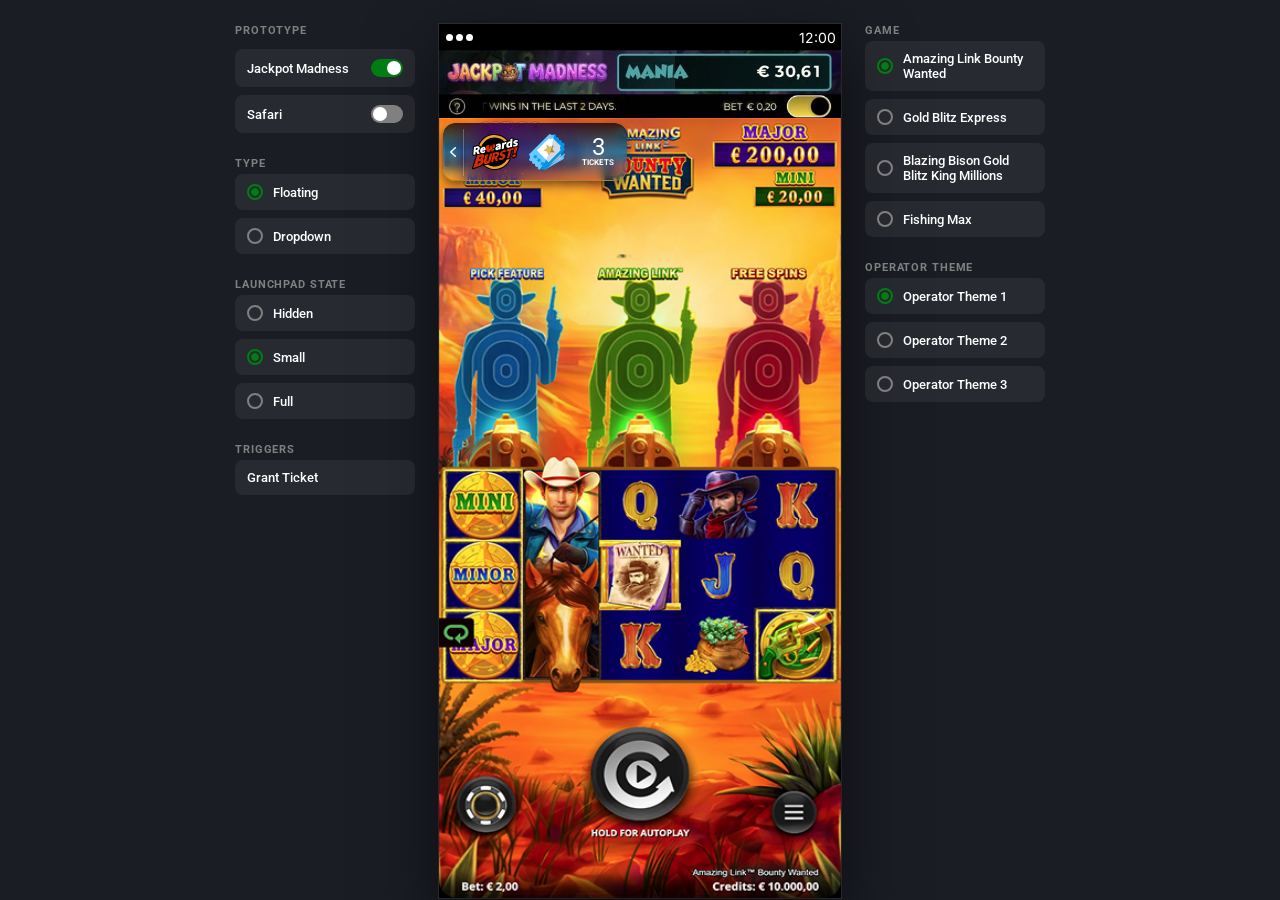
==== index.html @ 4443240e "Launchpad v3 prototype: in-game lobby test page Plain HTML/CSS/JS prototype of the Launchpad in-game" ====
<!doctype html>
<html lang="en">
<head>
  <meta charset="utf-8">
  <meta name="viewport" content="width=device-width, initial-scale=1">
  <!-- iPhone has no Fullscreen API for pages; launched from the Home Screen it opens without browser bars -->
  <meta name="apple-mobile-web-app-capable" content="yes">
  <meta name="mobile-web-app-capable" content="yes">
  <meta name="apple-mobile-web-app-status-bar-style" content="black">
  <meta name="apple-mobile-web-app-title" content="Launchpad">
  <title>Launchpad v3 – Prototype</title>
  <link rel="preconnect" href="https://fonts.googleapis.com">
  <link rel="preconnect" href="https://fonts.gstatic.com" crossorigin>
  <link rel="stylesheet" href="https://fonts.googleapis.com/css2?family=Inter:wght@400&family=Roboto:wght@300;400;500;700;900&display=swap">
  <link rel="stylesheet" href="css/tokens.css">
  <link rel="stylesheet" href="css/lobby.css">
</head>
<body>
  <!-- Mobile only: floating menu button that opens the prototype controls drawer -->
  <button class="proto-menu-btn" type="button" id="proto-menu-btn" aria-label="Prototype controls" aria-expanded="false" aria-controls="proto-menu">
    <span></span><span></span><span></span>
  </button>

  <div class="stage">
  <!-- Figma: "full - promo - raffle" (5908:195948), 402×874 -->
  <main class="screen" data-node-id="5908:195948">

    <!-- Safari / iOS chrome (toggled together by the "Safari" switch) -->
    <div class="safari-bar status-bar" aria-hidden="true" data-node-id="5908:195950">
      <div class="status-bar__inner">
        <span class="status-bar__time">9:41</span>
        <span class="status-bar__island"></span>
        <img class="status-bar__icons" src="assets/safari/status-icons.svg" width="77.9893" height="13" alt="">
      </div>
    </div>

    <div class="safari-bar url-bar" aria-hidden="true" data-node-id="5908:195951">
      <div class="url-bar__field glass-pill" data-node-id="5908:195952">
        <img class="url-bar__menu" src="assets/safari/menu.svg" width="16.3008" height="11.8008" alt="">
        <span class="url-bar__url">launchpad.com</span>
        <img class="url-bar__reload" src="assets/safari/reload.svg" width="14.9568" height="18.1824" alt="">
      </div>
    </div>

    <div class="titan-bar" data-node-id="5908:195954">
      <div class="titan-bar__dots" aria-hidden="true"><span></span><span></span><span></span></div>
      <span class="titan-bar__clock" id="clock">12:00</span>
    </div>

    <div class="jackpot" data-node-id="5908:195960">
      <img src="assets/jackpot-madness.png" alt="Jackpot Madness – Mania € 30,61">
    </div>

    <section class="game-area" data-node-id="5908:195962">
      <img class="game-area__game" id="game-texture" src="assets/games/amazing-link-bounty-wanted.png" alt="" data-node-id="5908:195964">

      <!-- Launchpad: one element that morphs between states (data-lp-state on .screen).
           Stage1 = 5908:195965 (28px strip), Stage3 = 5908:195986 (full promo overlay). -->
      <div class="overlay" data-node-id="5908:195986">
        <div class="overlay__bg overlay__bg--s3" aria-hidden="true"></div>
        <div class="overlay__bg overlay__bg--s1" aria-hidden="true"></div>
        <div class="overlay__bg overlay__bg--s2" aria-hidden="true"></div>
        <div class="overlay__bg overlay__bg--s0" aria-hidden="true"></div>

        <!-- Dropdown Hidden (State 0, Figma Launchpad_Hidden 5908:195965): 38×28 tab, tap → State 1 -->
        <button class="overlay__s0" type="button" aria-label="Show launchpad" data-node-id="5908:195965">
          <img src="assets/icons/chevron-down-22.svg" width="22" height="22" alt="">
        </button>

        <!-- State 2 (Figma Launchpad_Stage2 5908:195968, 394×62): raffle tickets banner. Pops in for the
             "Grant Ticket" trigger (js/lobby.js grantTicket); tap → State 3 on the Raffles card. -->
        <button class="overlay__s2" type="button" aria-label="Open Super Raffles" data-node-id="5908:195968">
          <span class="s2-bg" aria-hidden="true"><img src="assets/promo-banner-bg-2.jpg" alt=""></span>
          <span class="s2-win" aria-hidden="true" data-node-id="7188:52450"></span>
          <span class="s2-row" aria-hidden="true">
            <span class="s2-logo" data-node-id="7188:52398"><img src="assets/floating/logo-rewards-burst.svg" alt=""></span>
            <span class="s2-info" data-node-id="7188:52452"><strong class="s2-count"></strong><span>TICKETS</span></span>
            <span class="s2-icon theme-ico" data-icon="raffles" data-node-id="5908:195984"></span>
          </span>
          <span class="s2-fx" aria-hidden="true"></span>
        </button>

        <!-- State 1: collapsed strip (Figma Launchpad_Stage1 7188:52200) — tap to open State 3 on the shown
             promo's card; the ✕ at the left hides it (State 0, separate button laid over the strip).
             One message per promo card (campaign name + its key stat + icon), cycling every 4s like the
             Floating Small summaries (js/lobby.js); numbers are copied from the card's stats cell (data-stat). -->
        <button class="overlay__s1" type="button" aria-label="Open Rewards Burst" data-promo="rb" data-node-id="7188:52200">
          <span class="s1-bg" aria-hidden="true">
            <img data-promo="rb" src="assets/promo-banner-bg-2.jpg" alt="">
            <img data-promo="zgt" src="assets/promo-banner-bg-1.jpg" alt="">
          </span>
          <span class="s1-msg is-shown" data-card="promo-raffles" data-stat="MY TICKETS" data-promo="rb" data-name="Rewards Burst Super Raffles">
            <span class="s1-msg__name">Rewards Burst</span><span class="s1-msg__stat"><strong></strong> Tickets</span>
            <span class="overlay__s1-icon theme-ico" data-icon="raffles" aria-hidden="true"></span>
          </span>
          <span class="s1-msg" data-card="promo-tournament" data-stat="MY POSITION" data-promo="rb" data-name="Rewards Burst Tournament">
            <span class="s1-msg__name">Rewards Burst</span><span class="s1-msg__stat">Position <strong></strong></span>
            <span class="overlay__s1-icon theme-ico" data-icon="medal" aria-hidden="true"></span>
          </span>
          <span class="s1-msg" data-card="promo-prizedrops" data-stat="PRIZES LEFT" data-promo="rb" data-name="Rewards Burst Prize Drops">
            <span class="s1-msg__name">Rewards Burst</span><span class="s1-msg__stat"><strong></strong> Prizes</span>
            <span class="overlay__s1-icon theme-ico" data-icon="box" aria-hidden="true"></span>
          </span>
          <span class="s1-msg" data-card="promo-raffles-ended" data-stat="MY TICKETS" data-promo="zgt" data-name="Zero Gravity Thrillzz Super Raffles (ended)">
            <span class="s1-msg__name">Zero Gravity Thrillzz</span><span class="s1-msg__stat"><strong></strong> Tickets</span>
            <span class="overlay__s1-icon theme-ico theme-ico--ended" data-icon="raffles" aria-hidden="true"></span>
          </span>
          <!-- Hint, last in the rotation: no campaign, so the promo background fades out while it shows -->
          <span class="s1-msg s1-msg--hint" data-name="launchpad"><span>Tap or swipe down to open</span></span>
        </button>
        <button class="overlay__s1-hide" type="button" aria-label="Hide launchpad" data-node-id="7188:52202">
          <img src="assets/icons/close-20.svg" width="20" height="20" alt="">
        </button>

        <!-- Floating type, Small + Hidden (Figma "launchpad Floating" 7188:52128 / 7181:19564).
             Chevron toggles Small ↔ Hidden; the rest of Small opens Full (State 3). -->
        <div class="overlay__fl" data-promo="rb" data-node-id="7188:52129">
          <!-- Promo background, faded in from the left (Figma "Mask group" 7188:5139); one per promo -->
          <span class="fl-bg" aria-hidden="true">
            <img data-promo="rb" src="assets/promo-banner-bg-2.jpg" alt="">
            <img data-promo="zgt" src="assets/promo-banner-bg-1.jpg" alt="">
          </span>
          <!-- Win glow, faded in by the "Grant Ticket" trigger (Figma winBG 7188:52199) -->
          <span class="fl-win" aria-hidden="true" data-node-id="7188:52199"></span>
          <button class="fl-toggle" type="button" aria-label="Hide launchpad" aria-expanded="true" data-node-id="7181:19530">
            <img class="fl-toggle__chevron" src="assets/floating/chevron.svg" width="20" height="20" alt="">
            <img class="fl-toggle__divider" src="assets/floating/divider.svg" width="5" height="51" alt="">
          </button>
          <!-- One summary per promo card, cycling every 4s (js/lobby.js floatSummaries). The number is
               copied from the card's stats cell named in data-stat; tapping opens Full on data-card. -->
          <button class="fl-open" type="button" aria-label="Open Super Raffles" data-node-id="7188:52137">
            <span class="fl-open__logo" aria-hidden="true">
              <img class="fl-open__logo-rb" data-promo="rb" src="assets/floating/logo-rewards-burst.svg" alt="">
              <img class="fl-open__logo-zgt" data-promo="zgt" src="assets/floating/logo_ZGT.svg" alt="">
            </span>
            <span class="fl-open__slides" aria-hidden="true">
              <span class="fl-slide is-shown" data-card="promo-raffles" data-stat="MY TICKETS" data-promo="rb" data-name="Super Raffles">
                <span class="fl-open__icon theme-ico" data-icon="raffles"></span>
                <span class="fl-open__info"><strong></strong><span>TICKETS</span></span>
              </span>
              <span class="fl-slide" data-card="promo-tournament" data-stat="MY POSITION" data-promo="rb" data-name="Tournament">
                <span class="fl-open__icon theme-ico" data-icon="medal"></span>
                <span class="fl-open__info"><strong></strong><span>POSITION</span></span>
              </span>
              <span class="fl-slide" data-card="promo-prizedrops" data-stat="PRIZES LEFT" data-promo="rb" data-name="Prize Drops">
                <span class="fl-open__icon theme-ico" data-icon="box"></span>
                <span class="fl-open__info"><strong></strong><span>PRIZES</span></span>
              </span>
              <span class="fl-slide" data-card="promo-raffles-ended" data-stat="MY TICKETS" data-promo="zgt" data-name="Zero Gravity Thrillzz Super Raffles (ended)">
                <span class="fl-open__icon theme-ico theme-ico--ended" data-icon="raffles"></span>
                <span class="fl-open__info"><strong></strong><span>TICKETS</span></span>
              </span>
            </span>
          </button>
          <!-- Particles for the "Grant Ticket" trigger (added and removed by js/lobby.js) -->
          <span class="fl-fx" aria-hidden="true"></span>
        </div>

        <!-- State 3: full promo content, sized to the game area so it doesn't reflow while the overlay resizes -->
        <div class="overlay__s3">
        <div class="overlay__content" data-node-id="5908:195990">
          <!-- Figma "List": cards side by side, one per tab in the tab bar below (same order).
               Tapping a tab scrolls the list to its card. Only card 3 (Raffles) has content so far. -->
          <div class="promo-list" id="promo-list" data-node-id="5908:195995">
          <!-- Figma "Jackpot Card" (5935:309180): vertical list of jackpot sections, each with
               tickers and a horizontal "Curated Games" row. Rendered by js/lobby.js (jackpots). -->
          <article class="promo-card promo-card--jackpots" id="promo-jackpots" aria-label="Jackpots" data-title="Jackpots" data-node-id="5935:309180">
            <div class="jackpots" id="jackpots-list" data-node-id="5388:75156"></div>
          </article>
          <article class="promo-card" id="promo-raffles" aria-label="Super Raffles" data-title="Rewards Burst - Super Raffles" data-node-id="5908:195996">
            <!-- Card body: lays out like the card; scrolls as a whole when the card is short (data-flow-below, js/lobby.js) -->
            <div class="promo-card__body" data-flow-below="560">
              <div class="promo-main" id="section-main" data-node-id="5908:195999">
                <div class="promo-banner" data-node-id="5908:196000">
                  <div class="promo-banner__bg" aria-hidden="true">
                    <img src="assets/promo-banner-bg-2.jpg" alt="">
                  </div>
                  <!-- Countdown + stats across the top of the banner (Figma 7171:6540) -->
                  <div class="promo-stats" data-node-id="7171:6541">
                    <div class="promo-stats__cell promo-stats__cell--time">
                      <div class="countdown" data-node-id="7171:6543">
                        <div class="countdown__digits" aria-live="off">
                          <span data-unit="d">00</span><i class="countdown__sep" aria-hidden="true"><img src="assets/countdown-dot.svg" width="5" height="5" alt=""><img src="assets/countdown-dot.svg" width="5" height="5" alt=""></i>
                          <span data-unit="h">01</span><i class="countdown__sep" aria-hidden="true"><img src="assets/countdown-dot.svg" width="5" height="5" alt=""><img src="assets/countdown-dot.svg" width="5" height="5" alt=""></i>
                          <span data-unit="m">25</span><i class="countdown__sep" aria-hidden="true"><img src="assets/countdown-dot.svg" width="5" height="5" alt=""><img src="assets/countdown-dot.svg" width="5" height="5" alt=""></i>
                          <span data-unit="s">36</span>
                        </div>
                        <p class="countdown__ends">Ends: 01.12.30 23:59</p>
                      </div>
                    </div>
                    <div class="promo-stats__cell" data-node-id="7171:6562"><span>MY TICKETS</span><strong>3</strong></div>
                  </div>
                  <div class="promo-banner__fg">
                    <img class="promo-banner__logo" src="assets/promo-logo-rewards-burst.png" alt="Rewards Burst!">
                  </div>
                </div>

                <div class="promo-info" data-node-id="7171:6581">
                  <div class="main-attraction" data-node-id="7171:6566">
                    <span>Top Prize</span>
                    <strong>€10,000.00</strong>
                  </div>
                  <button class="btn btn--attention" type="button" data-node-id="5908:196010">Swap Tickets for Prizes</button>
                  <div class="btn btn--info" data-node-id="5908:196011">Active &amp; Joined</div>
                </div>
              </div>

              <!-- PromoInfoHandle + section ×4. One panel (Main or a section) is open at a time — see js/lobby.js -->
              <button class="info-handle info-handle--swap" type="button" aria-expanded="false" aria-controls="section-swap" data-node-id="5908:196016">
                <img src="assets/icons/chevron-up.svg" width="26" height="26" alt=""><span>SWAP TICKETS</span><img src="assets/icons/chevron-up.svg" width="26" height="26" alt="">
              </button>
              <section class="promo-section promo-section--swap" id="section-swap" data-node-id="5908:196017">
                <div class="swap" data-node-id="5908:196019">
                  <div class="swap__count" data-node-id="5908:196021"><span>No. of Tickets:</span><strong>3</strong></div>
                  <div class="swap__scroll" data-node-id="5908:196025">
                    <!-- Ticket offers + history are rendered by js/lobby.js (swapTickets) -->
                    <div class="swap__list" id="swap-list" data-scroll data-node-id="5908:196026"></div>
                    <div class="scrollbar" aria-hidden="true" data-node-id="5908:196043"><span class="scrollbar__handle"></span></div>
                  </div>
                </div>
              </section>

              <button class="info-handle info-handle--prizes" type="button" aria-expanded="false" aria-controls="section-prizes" data-node-id="5908:196045">
                <img src="assets/icons/chevron-up.svg" width="26" height="26" alt=""><span>PRIZES</span><img src="assets/icons/chevron-up.svg" width="26" height="26" alt="">
              </button>
              <section class="promo-section promo-section--prizes" id="section-prizes" data-node-id="5908:196046">
                <div class="prizes">
                  <div class="prizes__labels" data-node-id="5908:196047"><span>Prize</span><span>Prizes Available</span></div>
                  <div class="prize-row"><span>€ 10,000</span><span>1 / 1</span></div>
                  <div class="prize-row"><span>1000X</span><span>10 / 25</span></div>
                  <div class="prize-row is-unavailable"><span>500X</span><span>0 / 50</span></div>
                  <div class="prize-row"><span>100X</span><span>56 / 250</span></div>
                  <div class="prize-row"><span>20X</span><span>349 / 500</span></div>
                  <div class="prize-row"><span>10X</span><span>3,057 / 10,000</span></div>
                  <div class="prize-row"><span>5X</span><span>10,998 / 50,000</span></div>
                </div>
              </section>

              <button class="info-handle info-handle--games" type="button" aria-expanded="false" aria-controls="section-games" data-node-id="5908:196057">
                <img src="assets/icons/chevron-up.svg" width="26" height="26" alt=""><span>GAMES</span><img src="assets/icons/chevron-up.svg" width="26" height="26" alt="">
              </button>
              <section class="promo-section promo-section--games" id="section-games" data-node-id="5908:196058">
                <!-- Game tiles are rendered by js/lobby.js (gamesGrid) -->
                <div class="games-grid" data-node-id="5908:196059"></div>
              </section>

              <button class="info-handle info-handle--rules" type="button" aria-expanded="false" aria-controls="section-rules" data-node-id="5908:196060">
                <img src="assets/icons/chevron-up.svg" width="26" height="26" alt=""><span>RULES</span><img src="assets/icons/chevron-up.svg" width="26" height="26" alt="">
              </button>
              <section class="promo-section promo-section--rules" id="section-rules" data-node-id="5908:196061">
                <div class="rules" data-node-id="5908:196062">
                  <div class="rules__list" data-scroll data-node-id="5908:196065">
                    <h3 class="rules__heading">Ut in purus et odio ullamcorper</h3>
                    <div class="rules__row">
                      <span class="ico ico--coins rules__icon"><img src="assets/icons/coins.svg" alt=""></span>
                      <p class="rules__box">Consectetur adipiscing elit. Sed rutrum, sapien vitae vulputate dignissim, nibh urna posuere risus</p>
                    </div>
                    <p class="rules__box rules__box--wide">Consectetur adipiscing elit. Sed rutrum, sapien vitae vulputate dignissim, nibh urna posuere risus</p>
                    <h3 class="rules__heading">Ut in purus et odio ullamcorper</h3>
                    <div class="rules__body">
                      <p>Vulputate vel non augue. In tincidunt nunc neque, a egestas dolor cursus vitae. Vulputate vel non augue. In tincidunt nunc neque, a egestas dolor cursus vitae.Vestibulum eget nunc pulvinar Fermentum enim vel, interdum ipsum. In mauris nisl, suscipit quis suscipit et, faucibus et velit. Suspendisse elit arcu, porttitor id dolor sit amet, accumsan gravida purus. Praesent ornare tincidunt neque, quis tincidunt enim volutpat sed. Sed non nibh venenatis, vehicula ante ac, tristique lorem.</p>
                      <p>&nbsp;</p>
                      <ol start="5">
                        <li>Fusce at ullamcorper nibh.<br>Pellentesque volutpat vel ipsum ut fermentum. Ut tempus maximus sollicitudin. Donec tincidunt, lacus vitae fringilla pellentesque, lorem leo viverra nunc, vitae scelerisque quam sem eget metus. Curabitur ut risus fermentum, pretium nisl rhoncus, iaculis elit. Proin feugiat dui turpis, at tristique quam feugiat id. Phasellus blandit, quam eu elementum pharetra, ante ipsum hendrerit justo, facilisis laoreet tortor libero quis orci.</li>
                      </ol>
                      <p>Vivamus eu mollis purus, sit amet luctus diam. Integer sed consequat velit. Aenean id enim eget lacus feugiat sodales. Aenean lacinia dapibus dui in euismod. Ut tincidunt ex eget lacus finibus ultrices. Nullam in mi vel sapien pulvinar faucibus accumsan sed dolor. Etiam eu est est. Morbi justo turpis, faucibus id mollis vel, hendrerit at neque. Quisque semper aliquet elit, ac ullamcorper justo faucibus eget. Aenean luctus massa vel urna ultrices, ac tristique mi fermentum. Nullam semper quam nisi, sed gravida tortor porttitor vel. Ut porta, diam vitae tempus blandit, quam tortor rutrum orci, sed tincidunt leo leo et purus. Maecenas ac efficitur risus, ac tempus ipsum. Proin sit amet nisi vitae enim euismod laoreet.</p>
                    </div>
                  </div>
                  <div class="scrollbar" aria-hidden="true" data-node-id="5908:196076"><span class="scrollbar__handle"></span></div>
                </div>
              </section>
            </div>
          </article>
          <!-- Tournament card (replaces Search) — blank until assets arrive -->
          <!-- Figma "Promo Card - Tournaments" (5928:306117). Same accordion rules as Raffles.
               Games and Rules are copied from the Raffles card (data-clone-from); Prizes and
               Leaderboard are its own. -->
          <article class="promo-card" id="promo-tournament" aria-label="Tournament" data-title="Rewards Burst - Tournament" data-node-id="5928:306117">
            <!-- Card body: lays out like the card; scrolls as a whole when the card is short (data-flow-below, js/lobby.js) -->
            <div class="promo-card__body" data-flow-below="560">
              <div class="promo-main" data-node-id="5928:306120">
                <div class="promo-banner" data-node-id="5928:306704">
                  <div class="promo-banner__bg" aria-hidden="true">
                    <img src="assets/promo-banner-bg-2.jpg" alt="">
                  </div>
                  <!-- Countdown + stats across the top of the banner (Figma 7171:6540) -->
                  <div class="promo-stats">
                    <div class="promo-stats__cell promo-stats__cell--time">
                      <div class="countdown">
                        <div class="countdown__digits" aria-live="off">
                          <span data-unit="d">00</span><i class="countdown__sep" aria-hidden="true"><img src="assets/countdown-dot.svg" width="5" height="5" alt=""><img src="assets/countdown-dot.svg" width="5" height="5" alt=""></i>
                          <span data-unit="h">01</span><i class="countdown__sep" aria-hidden="true"><img src="assets/countdown-dot.svg" width="5" height="5" alt=""><img src="assets/countdown-dot.svg" width="5" height="5" alt=""></i>
                          <span data-unit="m">25</span><i class="countdown__sep" aria-hidden="true"><img src="assets/countdown-dot.svg" width="5" height="5" alt=""><img src="assets/countdown-dot.svg" width="5" height="5" alt=""></i>
                          <span data-unit="s">36</span>
                        </div>
                        <p class="countdown__ends">Ends: 01.12.30 23:59</p>
                      </div>
                    </div>
                    <div class="promo-stats__cell"><span>MY SCORE</span><strong>1563</strong></div>
                    <div class="promo-stats__cell"><span>MY POSITION</span><strong>15</strong></div>
                  </div>
                  <div class="promo-banner__fg">
                    <img class="promo-banner__logo" src="assets/promo-logo-rewards-burst.png" alt="Rewards Burst!">
                  </div>
                </div>

                <div class="promo-info">
                  <div class="main-attraction" data-node-id="5928:306130">
                    <span>Prize Pool</span>
                    <strong>€1 000 000.00</strong>
                  </div>
                  <div class="btn btn--info" data-node-id="5928:306131">Active &amp; Joined</div>
                </div>
              </div>

              <button class="info-handle" type="button" aria-expanded="false" aria-controls="tn-section-prizes" data-node-id="5928:306136">
                <img src="assets/icons/chevron-up.svg" width="26" height="26" alt=""><span>PRIZES</span><img src="assets/icons/chevron-up.svg" width="26" height="26" alt="">
              </button>
              <section class="promo-section promo-section--prizes" id="tn-section-prizes" data-node-id="5928:306137">
                <div class="prizes">
                  <div class="prizes__labels" data-node-id="5928:306138"><span>Rank</span><span>Prizes</span></div>
                  <div class="prize-row"><span>1</span><span>€ 10,000</span></div>
                  <div class="prize-row"><span>2</span><span>€ 5,000</span></div>
                  <div class="prize-row"><span>3</span><span>€ 1,000</span></div>
                  <div class="prize-row"><span>4</span><span>€ 500</span></div>
                  <div class="prize-row"><span>5 - 20</span><span>€ 50</span></div>
                  <div class="prize-row"><span>21 - 100</span><span>€ 5</span></div>
                  <div class="prize-row"><span>101 - 200</span><span>€ 1</span></div>
                </div>
              </section>

              <button class="info-handle" type="button" aria-expanded="false" aria-controls="tn-section-games" data-node-id="5928:306148">
                <img src="assets/icons/chevron-up.svg" width="26" height="26" alt=""><span>GAMES</span><img src="assets/icons/chevron-up.svg" width="26" height="26" alt="">
              </button>
              <section class="promo-section promo-section--games" id="tn-section-games" data-clone-from="section-games" data-node-id="5928:306149"></section>

              <button class="info-handle" type="button" aria-expanded="false" aria-controls="tn-section-leaderboard" data-node-id="5928:306151">
                <img src="assets/icons/chevron-up.svg" width="26" height="26" alt=""><span>LEADERBOARD</span><img src="assets/icons/chevron-up.svg" width="26" height="26" alt="">
              </button>
              <section class="promo-section promo-section--leaderboard" id="tn-section-leaderboard" data-node-id="5928:306152">
                <!-- Same layout as Prize Drops Winners, plus a 54px Rank column -->
                <div class="winners winners--ranked" data-node-id="5928:306153">
                  <div class="winners__col">
                    <div class="prizes__labels" data-node-id="5928:306155"><span>Rank</span><span>Player ID</span><span>Prizes</span></div>
                    <div class="winner-row is-me" data-node-id="5928:306159"><span>475</span><span>My Name</span><span>1000</span></div>
                    <!-- Rows rendered by js/lobby.js (winnersList) -->
                    <div class="winners__list" data-scroll data-ranked data-node-id="5928:306162"></div>
                  </div>
                  <div class="scrollbar" aria-hidden="true" data-node-id="5928:306183"><span class="scrollbar__handle"></span></div>
                </div>
              </section>

              <button class="info-handle" type="button" aria-expanded="false" aria-controls="tn-section-rules" data-node-id="5928:306185">
                <img src="assets/icons/chevron-up.svg" width="26" height="26" alt=""><span>RULES</span><img src="assets/icons/chevron-up.svg" width="26" height="26" alt="">
              </button>
              <section class="promo-section promo-section--rules" id="tn-section-rules" data-clone-from="section-rules" data-node-id="5928:306186"></section>
            </div>
          </article>
          <!-- Figma "Promo Card - PrizeDrops" (5928:307346). Same accordion rules as Raffles.
               Prizes, Games and Rules are identical to the Raffles card, so they're copied from it
               at load (data-clone-from, js/lobby.js) instead of duplicating the markup. -->
          <article class="promo-card" id="promo-prizedrops" aria-label="Prize Drops" data-title="Rewards Burst - Prize Drops" data-node-id="5928:307346">
            <!-- Card body: lays out like the card; scrolls as a whole when the card is short (data-flow-below, js/lobby.js) -->
            <div class="promo-card__body" data-flow-below="560">
              <div class="promo-main" data-node-id="5928:307349">
                <div class="promo-banner" data-node-id="5928:307937">
                  <div class="promo-banner__bg" aria-hidden="true">
                    <img src="assets/promo-banner-bg-2.jpg" alt="">
                  </div>
                  <!-- Countdown + stats across the top of the banner (Figma 7171:6540) -->
                  <div class="promo-stats">
                    <div class="promo-stats__cell promo-stats__cell--time">
                      <div class="countdown">
                        <div class="countdown__digits" aria-live="off">
                          <span data-unit="d">00</span><i class="countdown__sep" aria-hidden="true"><img src="assets/countdown-dot.svg" width="5" height="5" alt=""><img src="assets/countdown-dot.svg" width="5" height="5" alt=""></i>
                          <span data-unit="h">01</span><i class="countdown__sep" aria-hidden="true"><img src="assets/countdown-dot.svg" width="5" height="5" alt=""><img src="assets/countdown-dot.svg" width="5" height="5" alt=""></i>
                          <span data-unit="m">25</span><i class="countdown__sep" aria-hidden="true"><img src="assets/countdown-dot.svg" width="5" height="5" alt=""><img src="assets/countdown-dot.svg" width="5" height="5" alt=""></i>
                          <span data-unit="s">36</span>
                        </div>
                        <p class="countdown__ends">Ends: 01.12.30 23:59</p>
                      </div>
                    </div>
                    <div class="promo-stats__cell"><span>TOP PRIZE</span><strong>€ 10,000</strong></div>
                    <div class="promo-stats__cell"><span>PRIZES LEFT</span><strong>250</strong></div>
                  </div>
                  <div class="promo-banner__fg">
                    <img class="promo-banner__logo" src="assets/promo-logo-rewards-burst.png" alt="Rewards Burst!">
                  </div>
                </div>

                <div class="promo-info">
                  <div class="main-attraction" data-node-id="5928:307359">
                    <span>Prize Pool</span>
                    <strong>€1 000 000.00</strong>
                  </div>
                  <!-- Not in Figma: status pill becomes a call to action that opens the Games section -->
                  <button class="btn btn--notice" type="button" data-opens="pd-section-games" data-node-id="5928:307360">
                    Switch game to participate
                  </button>
                </div>
              </div>

              <button class="info-handle" type="button" aria-expanded="false" aria-controls="pd-section-prizes" data-node-id="5928:307365">
                <img src="assets/icons/chevron-up.svg" width="26" height="26" alt=""><span>PRIZES</span><img src="assets/icons/chevron-up.svg" width="26" height="26" alt="">
              </button>
              <section class="promo-section promo-section--prizes" id="pd-section-prizes" data-clone-from="section-prizes" data-node-id="5928:307366"></section>

              <button class="info-handle" type="button" aria-expanded="false" aria-controls="pd-section-games" data-node-id="5928:307377">
                <img src="assets/icons/chevron-up.svg" width="26" height="26" alt=""><span>GAMES</span><img src="assets/icons/chevron-up.svg" width="26" height="26" alt="">
              </button>
              <section class="promo-section promo-section--games" id="pd-section-games" data-clone-from="section-games" data-node-id="5928:307378"></section>

              <button class="info-handle" type="button" aria-expanded="false" aria-controls="pd-section-winners" data-node-id="5928:307380">
                <img src="assets/icons/chevron-up.svg" width="26" height="26" alt=""><span>WINNERS</span><img src="assets/icons/chevron-up.svg" width="26" height="26" alt="">
              </button>
              <section class="promo-section promo-section--winners" id="pd-section-winners" data-node-id="5928:307381">
                <div class="winners" data-node-id="5928:307382">
                  <div class="winners__col">
                    <div class="prizes__labels" data-node-id="5928:307384"><span>Player ID</span><span>Prizes</span></div>
                    <div class="winner-row is-me" data-node-id="5928:307387"><span>My Name</span><span>1000</span></div>
                    <!-- Rows rendered by js/lobby.js (winnersList) -->
                    <div class="winners__list" data-scroll data-node-id="5928:307390"></div>
                  </div>
                  <div class="scrollbar" aria-hidden="true" data-node-id="5928:307411"><span class="scrollbar__handle"></span></div>
                </div>
              </section>

              <button class="info-handle" type="button" aria-expanded="false" aria-controls="pd-section-rules" data-node-id="5928:307413">
                <img src="assets/icons/chevron-up.svg" width="26" height="26" alt=""><span>RULES</span><img src="assets/icons/chevron-up.svg" width="26" height="26" alt="">
              </button>
              <section class="promo-section promo-section--rules" id="pd-section-rules" data-clone-from="section-rules" data-node-id="5928:307414"></section>
            </div>
          </article>
          <!-- Concluded Super Raffles campaign: copy of the Raffles card with "Ended" status, a zeroed
               timer and only Swap Tickets + Rules (cloned from the Raffles card). Not in Figma. -->
          <article class="promo-card" id="promo-raffles-ended" aria-label="Super Raffles (ended)" data-title="Zero Gravity Thrillzz - Super Raffles (Ended)">
            <div class="promo-card__body" data-flow-below="560">
              <div class="promo-main">
                <div class="promo-banner">
                  <div class="promo-banner__bg" aria-hidden="true">
                    <img src="assets/promo-banner-bg-1.jpg" alt="">
                  </div>
                  <!-- Countdown + stats across the top of the banner (Figma 7171:6540) -->
                  <div class="promo-stats">
                    <div class="promo-stats__cell promo-stats__cell--time">
                      <div class="countdown">
                        <div class="countdown__digits" aria-live="off">
                          <span data-unit="d">00</span><i class="countdown__sep" aria-hidden="true"><img src="assets/countdown-dot.svg" width="5" height="5" alt=""><img src="assets/countdown-dot.svg" width="5" height="5" alt=""></i>
                          <span data-unit="h">00</span><i class="countdown__sep" aria-hidden="true"><img src="assets/countdown-dot.svg" width="5" height="5" alt=""><img src="assets/countdown-dot.svg" width="5" height="5" alt=""></i>
                          <span data-unit="m">00</span><i class="countdown__sep" aria-hidden="true"><img src="assets/countdown-dot.svg" width="5" height="5" alt=""><img src="assets/countdown-dot.svg" width="5" height="5" alt=""></i>
                          <span data-unit="s">00</span>
                        </div>
                        <p class="countdown__ends">Ended: 01.12.25 23:59</p>
                      </div>
                    </div>
                    <div class="promo-stats__cell"><span>MY TICKETS</span><strong>3</strong></div>
                  </div>
                  <div class="promo-banner__fg">
                    <img class="promo-banner__logo" src="assets/promo-logo-zero-gravity-thrillzz.png" alt="Zero Gravity Thrillzz">
                  </div>
                </div>

                <div class="promo-info">
                  <div class="main-attraction">
                    <span>Top Prize</span>
                    <strong>€10,000.00</strong>
                  </div>
                  <button class="btn btn--attention" type="button">Swap Tickets for Prizes</button>
                  <div class="btn btn--info btn--ended">Ended</div>
                </div>
              </div>

              <button class="info-handle" type="button" aria-expanded="false" aria-controls="re-section-swap">
                <img src="assets/icons/chevron-up.svg" width="26" height="26" alt=""><span>SWAP TICKETS</span><img src="assets/icons/chevron-up.svg" width="26" height="26" alt="">
              </button>
              <section class="promo-section promo-section--swap" id="re-section-swap" data-clone-from="section-swap"></section>

              <button class="info-handle" type="button" aria-expanded="false" aria-controls="re-section-rules">
                <img src="assets/icons/chevron-up.svg" width="26" height="26" alt=""><span>RULES</span><img src="assets/icons/chevron-up.svg" width="26" height="26" alt="">
              </button>
              <section class="promo-section promo-section--rules" id="re-section-rules" data-clone-from="section-rules"></section>
            </div>
          </article>
          <article class="promo-card promo-card--blank" aria-label="Free Games" data-title="Free Games"></article>
          <article class="promo-card promo-card--blank" aria-label="Mini Games" data-title="Mini Games"></article>
          </div>
        </div>

        <nav class="tabbar" aria-label="Launchpad" data-node-id="5908:196085">
          <!-- Selected tab's docked shape (not in Figma; from a reference image): drawn here, centred under
               the card, so it can flare into the card's edge. Fixed 104×84 geometry — see css/lobby.css .tab-dock -->
          <svg class="tab-dock" viewBox="0 0 104 84" width="104" height="84" aria-hidden="true">
            <defs>
              <linearGradient id="tab-dock-fill" x1="0" y1="0" x2="0" y2="1">
                <stop offset="0" stop-color="#000" stop-opacity="0.85"/>
                <stop offset="1" stop-color="#4a4a4a" stop-opacity="0.85"/>
              </linearGradient>
            </defs>
            <path class="tab-dock__fill" d="M0 1A8 8 0 0 1 8 9V38A44 44 0 0 0 96 38V9A8 8 0 0 1 104 1Z"/>
            <path class="tab-dock__line" d="M0 1A8 8 0 0 1 8 9V38A44 44 0 0 0 96 38V9A8 8 0 0 1 104 1"/>
          </svg>
          <div class="tabbar__scroll">
            <button class="tab" type="button" aria-label="Slots">
              <span class="tab__bg"><span class="tab__icon tab-ico" data-icon="s777"></span></span>
            </button>
            <button class="tab tab--active" type="button" aria-label="Super Raffles" aria-current="page">
              <span class="tab__bg"><span class="tab__icon tab-ico" data-icon="raffles"></span></span>
            </button>
            <!-- Tournament tab (replaces Search) — medal icon -->
            <button class="tab" type="button" aria-label="Tournament">
              <span class="tab__bg"><span class="tab__icon tab-ico" data-icon="medal"></span></span>
            </button>
            <button class="tab" type="button" aria-label="Prize Drop (new)">
              <span class="tab__bg"><span class="tab__icon tab-ico" data-icon="box"></span></span>
              <img class="tab__dot" src="assets/dot-notification-1.svg" width="12" height="12" alt="">
            </button>
            <!-- Ended Super Raffles: same raffles icon, greyed via the --ico-* colours (css/lobby.css .tab--ended) -->
            <button class="tab tab--ended" type="button" aria-label="Super Raffles (ended)">
              <span class="tab__bg"><span class="tab__icon tab-ico" data-icon="raffles"></span></span>
            </button>
            <button class="tab tab--muted" type="button" aria-label="Free Games">
              <span class="tab__bg"><span class="tab__icon tab-ico" data-icon="free"></span></span>
            </button>
            <button class="tab" type="button" aria-label="Mini Games">
              <span class="tab__bg"><span class="tab__icon tab-ico" data-icon="wheel"></span></span>
            </button>
          </div>
        </nav>

        </div>
      </div>
    </section>

    <div class="safari-bar bottom-nav" aria-hidden="true" data-node-id="5908:196131">
      <!-- Toolbar icons are SF Symbols text glyphs in Figma (only render on Apple devices);
           these inline SVGs are stand-ins drawn to match. -->
      <div class="bottom-nav__toolbar glass-pill" data-node-id="5908:196132">
        <svg viewBox="0 0 24 24"><path d="M15 4.5 7.5 12l7.5 7.5"/></svg>
        <svg viewBox="0 0 24 24"><path d="m9 4.5 7.5 7.5L9 19.5"/></svg>
        <svg viewBox="0 0 24 24"><path d="M12 3v12M8 7l4-4 4 4M8.5 10H6.5a1.5 1.5 0 0 0-1.5 1.5v8A1.5 1.5 0 0 0 6.5 21h11a1.5 1.5 0 0 0 1.5-1.5v-8a1.5 1.5 0 0 0-1.5-1.5h-2"/></svg>
        <svg viewBox="0 0 24 24"><path d="M12 6.5C10 5 7 4.5 3.5 5v13c3.5-.5 6.5 0 8.5 1.5 2-1.5 5-2 8.5-1.5V5C17 4.5 14 5 12 6.5Zm0 0v13"/></svg>
        <svg viewBox="0 0 24 24"><rect x="7.5" y="3.5" width="13" height="13" rx="2.5"/><path d="M16.5 20.5h-10a3 3 0 0 1-3-3v-10"/></svg>
      </div>
    </div>
  </main>

  <!-- Prototype controls (not part of the design). Desktop: panels either side of the phone
       (the wrapper is display: contents). Mobile: the wrapper becomes a slide-in drawer. -->
  <div class="proto-menu" id="proto-menu">
  <aside class="proto-controls" aria-label="Prototype controls">
    <p class="proto-controls__label">Prototype</p>
    <button class="proto-toggle" type="button" id="toggle-jackpot" aria-pressed="true">
      Jackpot Madness <span class="proto-toggle__switch" aria-hidden="true"></span>
    </button>
    <button class="proto-toggle" type="button" id="toggle-safari" aria-pressed="false">
      Safari <span class="proto-toggle__switch" aria-hidden="true"></span>
    </button>

    <fieldset class="proto-radios">
      <legend class="proto-controls__label">Type</legend>
      <label class="proto-radio"><input type="radio" name="lp-type" value="floating" checked> Floating</label>
      <label class="proto-radio"><input type="radio" name="lp-type" value="dropdown"> Dropdown</label>
    </fieldset>

    <!-- Options depend on the type; js/lobby.js hides the other type's labels -->
    <fieldset class="proto-radios">
      <legend class="proto-controls__label">Launchpad state</legend>
      <label class="proto-radio" data-type="dropdown" hidden><input type="radio" name="lp-state" value="0"> Hidden</label>
      <label class="proto-radio" data-type="dropdown" hidden><input type="radio" name="lp-state" value="1"> State 1</label>
      <label class="proto-radio" data-type="dropdown" hidden><input type="radio" name="lp-state" value="2"> State 2</label>
      <label class="proto-radio" data-type="dropdown" hidden><input type="radio" name="lp-state" value="3"> State 3</label>
      <label class="proto-radio" data-type="floating"><input type="radio" name="lp-state" value="hidden"> Hidden</label>
      <label class="proto-radio" data-type="floating"><input type="radio" name="lp-state" value="small" checked> Small</label>
      <label class="proto-radio" data-type="floating"><input type="radio" name="lp-state" value="3"> Full</label>
    </fieldset>

    <fieldset class="proto-radios">
      <legend class="proto-controls__label">Triggers</legend>
      <button class="proto-toggle proto-action" type="button" id="trigger-ticket" data-closes-menu>Grant Ticket</button>
    </fieldset>
  </aside>

  <!-- Right side: game texture behind the launchpad (options built by js/lobby.js) + operator theme -->
  <aside class="proto-controls proto-controls--right" aria-label="Game">
    <fieldset class="proto-radios" id="game-radios">
      <legend class="proto-controls__label">Game</legend>
    </fieldset>

    <fieldset class="proto-radios">
      <legend class="proto-controls__label">Operator theme</legend>
      <label class="proto-radio"><input type="radio" name="theme" value="1" checked> Operator Theme 1</label>
      <label class="proto-radio"><input type="radio" name="theme" value="2"> Operator Theme 2</label>
      <label class="proto-radio"><input type="radio" name="theme" value="3"> Operator Theme 3</label>
    </fieldset>
  </aside>
  </div>
  </div>

  <!-- Mobile only: browsers allow fullscreen only from a tap, so this covers the page until tapped -->
  <button class="fs-prompt" type="button" id="fs-prompt" hidden>
    <svg viewBox="0 0 24 24" width="40" height="40" aria-hidden="true" fill="none" stroke="currentColor" stroke-width="2" stroke-linecap="round" stroke-linejoin="round">
      <path d="M4 9V4h5M20 9V4h-5M4 15v5h5M20 15v5h-5"/>
    </svg>
    <span>Tap to go fullscreen</span>
  </button>

  <script src="js/tab-icons-svg.js"></script>
  <script src="js/tab-icons.js"></script>
  <script src="js/lobby.js"></script>
</body>
</html>
---- css/tokens.css ----
/* Figma variables — Launchpad-v2 (node 5908:195948) */
:root {
  /* colours */
  --white: #ffffff;
  --black: #000000;
  --bg-dark: #001830;
  --neutral: #cccccc;
  --gray-mid: #808080;
  --accent: #0066cc;
  --accent-strong: #ffb703;
  --accent-1-bright: #ffe6a2;
  --accent-1-mid: #dcbb5f;
  --accent-1-dark: #a88334;
  --accent-1-dark-0: rgba(168, 131, 52, 0);
  --accent-2-light: #69caff;
  --accent-2-mid: #0473b4;
  --accent-2-dark: #003b7d;  --transp-glass: rgba(105, 202, 255, 0.1);
  --glass: rgba(255, 255, 255, 0.07);
  --transp-white-0: rgba(255, 255, 255, 0);
  --transp-white-25: rgba(255, 255, 255, 0.25);
  --transp-white-50: rgba(255, 255, 255, 0.5);
  --transp-black-25: rgba(0, 0, 0, 0.25);
  --transp-black-50: rgba(0, 0, 0, 0.5);
  --icon-background: #192b3f;
  --tab-border: #7dcfff;
  --tab-active-scale: 1.15;         /* selected tab in the tab carousel (not in Figma) */
  --tabbar-h: 82px;                 /* Figma 52px + the removed 26px footer and its 4px gap */
  --tab-lift: 8px;                  /* tabs sit this far above the bar's centre line (user tweak) */
  --tab-dock-push: 14px;            /* tabs beside the docked tab shape move out by this (css/lobby.css .is-docked) */
  --section-open: #007d13;          /* prototype toggles */
  --section-handle-open: #a4832c;   /* open section handle (user override of the Figma green) */
  --notice: #f56000;                /* Prize Drops "Switch game to participate" */

  /* Operator theme colours (set per theme on .screen[data-theme], see below)
     --lp-tint-rgb: launchpad background gradient colour, as "r, g, b" so it can take alpha
     --lp-section:  section handle base colour */
  --lp-tint-rgb: 4, 115, 180;      /* accent_2 - mid #0473b4 */
  --lp-section: #003b7d;           /* accent_2 - dark */
  --lp-scroll: #0066cc;            /* scrollbar handle — accent */
  /* OKLCH hue rotation from the base blue (hue 244.5) to the theme's tint hue. Drives the tab icon
     blues, tab outlines and the "Active & Joined" outline (css/lobby.css, "Operator hue") */
  --theme-hue-shift: 0;
  --tab-border-muted: rgba(125, 207, 255, 0.5);   /* --tab-border at 50% */
  --info-border: #0473b4;                         /* accent_2 - mid */

  /* type */
  --font: "Roboto", "Segoe UI", Arial, sans-serif;
  --font-clock: "Inter", "Segoe UI", Arial, sans-serif;
  /* SF Pro is Apple-only; falls back to the system UI font elsewhere */
  --font-ios: -apple-system, "SF Pro Text", "SF Pro", system-ui, "Segoe UI", sans-serif;
  --text-shadow: 0 1px 4px rgba(0, 0, 0, 0.5);

  /* frame */
  --screen-w: 402px;
  --screen-h: 874px;
}

/* ---------- Operator themes ---------- */
/* Theme 1 = the Figma design (blue) — uses the :root defaults above */
.screen[data-theme="2"] {          /* purple */
  --lp-tint-rgb: 128, 52, 196;
  --lp-section: #4a1f7d;
  --lp-scroll: #8a3ad6;
  --theme-hue-shift: 59.1;           /* tint hue 303.6 */
}
.screen[data-theme="3"] {          /* yellow */
  --lp-tint-rgb: 212, 160, 0;
  --lp-section: #7a5a00;
  --lp-scroll: #d4a000;
  --theme-hue-shift: -159.4;         /* tint hue 85.1 */
}
---- css/lobby.css ----
*,
*::before,
*::after { box-sizing: border-box; }

html, body { margin: 0; height: 100%; }
/* No browser tap flash (Android Chrome blue box, iOS grey); the UI gives its own feedback */
html { -webkit-tap-highlight-color: transparent; }

body {
  display: grid;
  place-items: center;
  min-height: 100vh;
  padding: 24px 0;
  background: #1a1d24;
  font-family: var(--font);
  color: var(--white);
}

button { font: inherit; color: inherit; border: 0; padding: 0; background: none; cursor: pointer; }
img { display: block; }

/* Cap-height trim, matching Figma's text-box-trim (cap / alphabetic).
   line-height = Roboto cap height (0.711em) reproduces it within ~0.2px and,
   unlike `text-box`, works in every browser. */
.card-title__text,
.btn,
.countdown__digits span,
.countdown__ends,
.promo-stats__cell > *,
.info-handle span {
  line-height: 0.711;
}

/* ---------- Stage: phone screen centred, prototype controls to its left ---------- */
.stage { position: relative; }

.proto-controls {
  position: absolute;
  top: 0;
  right: 100%;
  margin-right: 24px;
  display: flex;
  flex-direction: column;
  gap: 8px;
  width: 180px;
}
.proto-controls--right {
  right: auto;
  left: 100%;
  margin-right: 0;
  margin-left: 24px;
}
.proto-controls--right .proto-radios:first-child { margin-top: 0; }
.proto-controls__label {
  margin: 0 0 4px;
  font-size: 11px;
  font-weight: 700;
  letter-spacing: 0.08em;
  text-transform: uppercase;
  color: var(--gray-mid);
}
.proto-toggle {
  display: flex;
  align-items: center;
  justify-content: space-between;
  gap: 12px;
  padding: 10px 12px;
  border-radius: 8px;
  background: rgba(255, 255, 255, 0.06);
  font-size: 13px;
  font-weight: 500;
  text-align: left;
}
.proto-toggle:hover { background: rgba(255, 255, 255, 0.1); }
.proto-action:active { background: rgba(255, 255, 255, 0.16); }
.proto-action:disabled,
.proto-action:disabled:hover {
  background: rgba(255, 255, 255, 0.03);
  color: var(--gray-mid);
  cursor: not-allowed;
}
.proto-toggle__switch {
  position: relative;
  flex: none;
  width: 32px;
  height: 18px;
  border-radius: 100px;
  background: var(--gray-mid);
  transition: background 0.2s;
}
.proto-toggle__switch::after {
  content: "";
  position: absolute;
  top: 2px;
  left: 2px;
  width: 14px;
  height: 14px;
  border-radius: 50%;
  background: var(--white);
  transition: transform 0.2s;
}
.proto-toggle[aria-pressed="true"] .proto-toggle__switch { background: var(--section-open); }
.proto-toggle[aria-pressed="true"] .proto-toggle__switch::after { transform: translateX(14px); }

.proto-radios {
  display: flex;
  flex-direction: column;
  gap: 8px;
  margin: 16px 0 0;
  padding: 0;
  border: 0;
}
.proto-radios legend { padding: 0; }
.proto-radio {
  display: flex;
  align-items: center;
  gap: 10px;
  padding: 10px 12px;
  border-radius: 8px;
  background: rgba(255, 255, 255, 0.06);
  font-size: 13px;
  font-weight: 500;
  cursor: pointer;
}
.proto-radio:hover { background: rgba(255, 255, 255, 0.1); }
.proto-radio[hidden] { display: none; }
.proto-radio input {
  appearance: none;
  flex: none;
  width: 16px;
  height: 16px;
  margin: 0;
  border: 2px solid var(--gray-mid);
  border-radius: 50%;
  cursor: pointer;
}
.proto-radio input:checked {
  border-color: var(--section-open);
  background: radial-gradient(circle, var(--section-open) 0 3.5px, transparent 4px);
}
.proto-radio:has(input:focus-visible) { outline: 2px solid var(--accent-1-bright); outline-offset: 2px; }

/* ---------- Phone screen (fixed 402×874) ----------
   Vertical stack: TitanBar 26 → JackpotMadness 68 (or 0 when off) → GameArea fills the rest. */
.screen {
  position: relative;
  width: var(--screen-w);
  height: var(--screen-h);
  display: flex;
  flex-direction: column;
  overflow: hidden;
  background: var(--black);
  box-shadow: 0 0 0 1px rgba(255, 255, 255, 0.08), 0 24px 64px rgba(0, 0, 0, 0.6);
}

/* ---------- Safari / iOS chrome (Status Bar 62, URL Bar 60, Bottom Nav Bar 92) ----------
   Toggled together; each collapses to 0 height and the game area takes the space. */
.safari-bar {
  flex: none;
  position: relative;
  height: var(--bar-h);
  overflow: hidden;
  background: var(--white);
  color: #1b1b1b;
  font-family: var(--font-ios);
}
.screen.is-ready .safari-bar { transition: height 0.3s ease; }
.screen.no-safari .safari-bar { height: 0; }

/* Safari glass pill. Figma stacks white 25% / black 25% / #444 60% (plus-lighter) /
   #f8f8f8 20% (luminosity) over the white bar, which resolves to ≈ #f8f8f8. */
.glass-pill {
  background: #f8f8f8;
  border-radius: 1000px;
  box-shadow:
    1.25px 0 0 -0.75px #d0d0d0,
    -1.25px 0 0 -0.75px #d0d0d0,
    0 0 0 0.5px #e8e8e8,
    0 8px 15px rgba(0, 0, 0, 0.02);
}

.status-bar { --bar-h: 62px; }
.status-bar__inner {
  position: relative;
  height: 36px;
  margin-top: 14px;
}
.status-bar__time {
  position: absolute;
  left: 16px;
  top: calc(50% - 9.67px);
  width: 122px;
  font-size: 17px;
  font-weight: 700;
  letter-spacing: -0.4px;
  line-height: normal;
  text-align: center;
}
.status-bar__island {
  position: absolute;
  left: 50%;
  top: calc(50% + 0.17px);
  width: 125px;
  height: 37px;
  border-radius: 18px;
  background: var(--black);
  transform: translate(-50%, -50%);
}
.status-bar__icons {
  position: absolute;
  right: 35px;
  top: calc(50% + 0.33px);
  width: 77.9893px;
  height: 13px;
  transform: translateY(-50%);
}

.url-bar { --bar-h: 60px; }
.url-bar__field {
  position: absolute;
  top: 8px;
  left: 16px;
  width: 370px;
  height: 44px;
}
.url-bar__menu {
  position: absolute;
  left: 14.5px;
  top: calc(50% - 0.1px);
  width: 16.3008px;
  height: 11.8008px;
  transform: translateY(-50%);
}
.url-bar__url {
  position: absolute;
  left: calc(50% + 0.5px);
  top: 50%;
  transform: translate(-50%, -50%);
  font-size: 17px;
  font-weight: 510;
  letter-spacing: -0.4522px;
  line-height: normal;
  white-space: nowrap;
}
.url-bar__reload {
  position: absolute;
  right: 13.14px;
  top: calc(50% - 0.31px);
  width: 14.9568px;
  height: 18.1824px;
  transform: translateY(-50%);
}

.bottom-nav { --bar-h: 92px; }
.bottom-nav__toolbar {
  position: absolute;
  top: 17.5px;
  left: 34px;
  width: 334px;
  height: 48px;
  display: flex;
  align-items: center;
  justify-content: center;
  gap: 44px;
  border-radius: 24px;
  box-shadow:
    0 0 0 0.5px rgba(0, 0, 0, 0.1),
    1.25px 0 0 -0.75px #d0d0d0,
    -1.25px 0 0 -0.75px #d0d0d0,
    0 2px 40px rgba(0, 0, 0, 0.1);
}
.bottom-nav__toolbar svg {
  width: 24px;
  height: 24px;
  fill: none;
  stroke: currentColor;
  stroke-width: 1.6;
  stroke-linecap: round;
  stroke-linejoin: round;
}

/* ---------- TitanBar ---------- */
.titan-bar {
  flex: none;
  height: 26px;
  display: flex;
  align-items: center;
  justify-content: space-between;
  padding: 0 5px;
  background: var(--black);
}
.titan-bar__dots { display: flex; gap: 3px; height: 21px; align-items: center; padding: 1px 2px; }
.titan-bar__dots span { width: 7px; height: 7px; border-radius: 100px; background: var(--white); }
.titan-bar__clock { font-family: var(--font-clock); font-size: 14px; }

/* ---------- JackpotMadness (68px, toggled off → 0) ---------- */
.jackpot {
  position: relative;
  flex: none;
  width: 402px;
  height: 68px;
  overflow: hidden;
}
/* .is-ready is added after first paint so a ?jackpot=off load doesn't animate */
.screen.is-ready .jackpot { transition: height 0.3s ease; }
.screen.no-jackpot .jackpot { height: 0; }
.jackpot img {
  position: absolute;
  top: -148px;
  left: 0;
  width: 402px;
  height: 875.102px;
  object-fit: cover;
}

/* ---------- GameArea (780 with jackpot, 848 without) ---------- */
.game-area {
  position: relative;
  flex: 1 0 0;
  min-height: 0;
  width: 402px;
}
/* Game sits below the 26px LaunchpadReservedSpace */
.game-area__game {
  position: absolute;
  inset: 26px 0 0;
  width: 100%;
  height: calc(100% - 26px);
  object-fit: fill;   /* whole texture always visible, stretched to the area (aspect ratio ignored) */
}

/* ---------- Launchpad (morphs between states) ----------
   One element; each state sets its size, side inset, blur and shadow, and fades in its own
   background + content layer. All of it transitions, so switching state animates both ways.

   State 3 (Figma "Launchpad - Overlay"): full height minus 12px, blur 16, white 5% fill.
   State 1 (Figma "Launchpad_Stage1"):    28px strip inset 4px each side, blur 4.
   Both: 16px bottom radius + 1px accent_1-mid stroke on the bottom edge. */
.game-area { container-type: size; }   /* lets State 3 content size itself to the game area (cqw/cqh) */

.overlay {
  --lp-dur: 0.2s;   /* keep in sync with BOUNCE_MS in js/lobby.js */
  --lp-ease: cubic-bezier(0.4, 0, 0.2, 1);
  /* Same shape as the JS size bounce: passes the target ~60% in, dips back, settles */
  --lp-bounce: linear(0, 0.3 12%, 0.65 28%, 0.95 45%, 1.05 60%, 1.03 70%, 0.985 84%, 1);
  /* Incoming content: short delay so outgoing content clears first, then bounces in with the size */
  --lp-in-delay: 0.04s;
  --lp-in-dur: 0.16s;
  --lp-out-dur: 0.05s;
  position: absolute;
  top: 0;
  left: 0;
  right: 0;
  height: calc(100% - 12px);
  overflow: hidden;
  -webkit-backdrop-filter: blur(16px);
  backdrop-filter: blur(16px);
  border-radius: 0 0 16px 16px;
  box-shadow: 0 4px 4px rgba(0, 0, 0, 0.25);
}
/* Size/shape (height, left, right, border-radius) is animated by js/lobby.js with a bounce;
   only the look is transitioned here. */
.screen.is-ready .overlay {
  transition:
    box-shadow var(--lp-dur) var(--lp-ease),
    backdrop-filter var(--lp-dur) var(--lp-ease),
    -webkit-backdrop-filter var(--lp-dur) var(--lp-ease);
}
/* Bottom stroke drawn on top of the background layers */
.overlay::after {
  content: "";
  position: absolute;
  inset: 0;
  z-index: 3;
  border-radius: inherit;
  box-shadow: inset 0 -1px 0 var(--accent-1-mid);
  pointer-events: none;
}

.overlay__bg {
  position: absolute;
  inset: 0;
  border-radius: inherit;   /* keeps the corners when the overlay doesn't clip (floating Hidden) */
  opacity: 0;
  transition: opacity var(--lp-dur) var(--lp-ease);
}
.overlay__bg--s3 {
  background:
    linear-gradient(to bottom, var(--black) 0%, rgba(var(--lp-tint-rgb), 0.5) 5%, rgba(var(--lp-tint-rgb), 0) 50%),
    rgba(255, 255, 255, 0.05);
}
.overlay__bg--s1 {
  background: linear-gradient(to bottom, rgba(0, 0, 0, 0.75) 0%, rgba(var(--lp-tint-rgb), 0.75) 88.942%, rgba(var(--lp-tint-rgb), 0.25) 100%);
}

/* State 1 strip content */
.overlay__s1 {
  position: absolute;
  top: 0;
  left: 0;
  right: 0;
  z-index: 1;
  height: 28px;
  display: flex;
  align-items: center;
  justify-content: center;
  padding: 6px 0;
  opacity: 0;
  transform: translateY(-10px);
  transition: opacity var(--lp-out-dur) ease, transform var(--lp-out-dur) ease;
}
.overlay__s1 { width: 100%; }
/* Swipe zones (js/lobby.js onSwipe): stop the browser using vertical drags for page scroll /
   pull-to-refresh. The tab bar still pans horizontally. */
.overlay__s1,
.overlay__s2 { touch-action: none; }
.tabbar__scroll { touch-action: pan-x; }
/* Alternating messages: the shown one sits in place, the hidden one waits below and the
   outgoing one leaves upwards, so each swap reads as a short upward roll. */
.s1-msg {
  position: absolute;
  inset: 0;
  display: flex;
  align-items: center;
  justify-content: space-between;   /* campaign name left, stat right (Figma 7189:52592) */
  padding: 0 38px;                  /* clear of the ✕ (8 + 20 + 10) and the icon (10 + 20 + 8) */
  opacity: 0;
  transition: opacity 0.4s ease;   /* messages cross-fade (user: subtler than the old roll) */
}
.s1-msg.is-shown { opacity: 1; }
.s1-msg--hint { justify-content: center; }
.s1-msg > span {
  font-size: 14px;
  font-weight: 300;   /* Figma Light 14 */
  line-height: 0.711;
  white-space: nowrap;
}
.s1-msg__stat strong { font-weight: inherit; }
/* Promo photo fading in towards the bottom of the strip (Figma mask 7189:52597: 0 at 25% → 75% at the bottom) */
.s1-bg {
  position: absolute;
  inset: 0;
  pointer-events: none;
  -webkit-mask-image: linear-gradient(to bottom, transparent 25%, rgba(0, 0, 0, 0.75) 99.52%);
  mask-image: linear-gradient(to bottom, transparent 25%, rgba(0, 0, 0, 0.75) 99.52%);
}
.s1-bg img {
  position: absolute;
  inset: 0;
  width: 100%;
  height: 100%;
  object-fit: cover;
  opacity: 0;
  transition: opacity 0.4s ease;
}
.overlay__s1[data-promo="rb"] .s1-bg [data-promo="rb"],
.overlay__s1[data-promo="zgt"] .s1-bg [data-promo="zgt"] { opacity: 1; }
.overlay__s1-icon {
  position: absolute;
  right: 8px;   /* Figma moved it to the right (7188:52297) */
  top: 4px;
  width: 20px;
  height: 20px;
}

/* State 1 hide button: the 20px ✕ at the strip's left (Figma 7188:52202) → State 0 */
.overlay__s1-hide,
.overlay__s0 {
  position: absolute;
  top: 0;
  left: 0;
  z-index: 2;
  width: 38px;
  height: 28px;
  display: flex;
  align-items: center;
  justify-content: center;
  padding: 0;
  border: 0;
  background: none;
  cursor: pointer;
  opacity: 0;
  transform: translateY(-10px);
  transition: opacity var(--lp-out-dur) ease, transform var(--lp-out-dur) ease;
}
.overlay__s1-hide img,
.overlay__s0 img { display: block; }
.overlay__s1-hide { width: 36px; }   /* 8px padding either side of the ✕, as in Figma */
.screen[data-lp-state="1"] .overlay__s1-hide,
.screen[data-lp-state="0"] .overlay__s0 { opacity: 1; transform: none; }

/* State 2 banner content (Figma Launchpad_Stage2, 394×62) */
.overlay__bg--s2 {
  background: linear-gradient(to bottom, rgba(0, 0, 0, 0.75) 0%, rgba(var(--lp-tint-rgb), 0.75) 49.519%, rgba(var(--lp-tint-rgb), 0) 100%);
}
.overlay__s2 {
  position: absolute;
  top: 0;
  left: 0;
  z-index: 1;
  width: 394px;
  height: 62px;
  opacity: 0;
  transform: translateY(-14px);
  transition: opacity var(--lp-out-dur) ease, transform var(--lp-out-dur) ease;
}
.overlay__s2 > * { position: absolute; }
/* Promo photo fading out to the right (Figma mask: 75% → 0 at the middle; inlined, file:// blocks SVG masks) */
.s2-bg {
  inset: 0;
  overflow: hidden;
  -webkit-mask-image: linear-gradient(to right, rgba(0, 0, 0, 0.75), transparent 50%);
  mask-image: linear-gradient(to right, rgba(0, 0, 0, 0.75), transparent 50%);
}
.s2-bg img { width: 100%; height: 100%; object-fit: cover; }
/* Win glow (Figma winBG 7188:52450): gold at the centre, faded in by the "Grant Ticket" trigger */
.s2-win {
  inset: 0;
  background: linear-gradient(to right, rgba(255, 230, 162, 0), var(--accent-1-mid) 49.519%, rgba(247, 220, 146, 0));
  opacity: 0;
  transition: opacity 0.4s ease;
}
.overlay__s2.is-winning .s2-win { opacity: 1; }
.s2-row {
  inset: 0;
  display: flex;
  align-items: center;
  gap: 21px;
  padding: 0 22px;
}
.s2-logo { position: relative; flex: none; width: 59px; height: 59px; }
.s2-logo img { position: absolute; top: 13.68%; left: 1.35%; width: 97.36%; height: 72.93%; }
.s2-info {
  flex: 1 0 0;
  min-width: 0;
  display: flex;
  flex-direction: column;
  align-items: center;
  justify-content: center;
  gap: 6px;
  color: var(--white);
  white-space: nowrap;
}
.s2-info strong { font-size: 36px; font-weight: 500; line-height: 0.711; }
.s2-info span { font-size: 12px; font-weight: 700; line-height: 0.711; }
.s2-icon { flex: none; width: 42px; height: 42px; margin: 0 2.5px; overflow: hidden; }
.s2-fx { inset: 0; pointer-events: none; }

/* State 3 content: fixed to the State 3 size (game area − 12px) and centred, so it keeps its
   layout while the overlay shrinks around it; it slides up + fades when leaving State 3. */
.overlay__s3 {
  position: absolute;
  top: 0;
  left: 50%;
  z-index: 1;
  width: 100cqw;
  height: calc(100cqh - 12px);
  display: flex;
  flex-direction: column;
  gap: 4px;
  padding-top: 16px;   /* room above the cards now that the header row is gone */
  opacity: 0;
  transform: translate(-50%, -24px);
  transition: opacity calc(var(--lp-out-dur) * 1.3) ease, transform calc(var(--lp-out-dur) * 2) var(--lp-ease);
}

/* --- State 3 --- */
.screen[data-lp-state="3"] .overlay__bg--s3 { opacity: 1; }
.screen[data-lp-state="3"] .overlay__s3 {
  opacity: 1;
  transform: translate(-50%, 0);
}

/* --- State 1 --- */
.screen[data-lp-state="1"] .overlay {
  left: 4px;
  right: 4px;
  height: 28px;
  -webkit-backdrop-filter: blur(4px);
  backdrop-filter: blur(4px);
  box-shadow: 0 4px 10px rgba(0, 0, 0, 0.5);
}
.screen[data-lp-state="1"] .overlay__bg--s1 { opacity: 1; }
.screen[data-lp-state="1"] .overlay__s1 {
  opacity: 1;
  transform: none;
}

/* --- State 0, Dropdown Hidden (Figma Launchpad_Hidden 5908:195965): 38×28 tab, inset 4px --- */
.screen[data-lp-state="0"] .overlay {
  left: 4px;
  right: calc(100% - 42px);
  height: 28px;
  -webkit-backdrop-filter: blur(4px);
  backdrop-filter: blur(4px);
  box-shadow: 0 4px 10px rgba(0, 0, 0, 0.5);
}
.overlay__bg--s0 {
  background: linear-gradient(to bottom, rgba(0, 0, 0, 0.5) 0%, rgba(var(--lp-tint-rgb), 0.5) 49.519%, rgba(var(--lp-tint-rgb), 0) 100%);
}
.screen[data-lp-state="0"] .overlay__bg--s0 { opacity: 1; }
/* No LaunchpadReservedSpace while hidden: the game moves up into the freed 26px */
.screen[data-lp-state="0"] .game-area__game,
.screen.lp-no-reserve .game-area__game { top: 0; height: 100%; }   /* also State 2 popped in from Hidden (js grantTicket) */
.screen.is-ready .game-area__game { transition: top var(--lp-dur, 0.2s) ease, height var(--lp-dur, 0.2s) ease; }

/* --- State 2 (62px banner, inset 4px, 36px bottom radius) --- */
.screen[data-lp-state="2"] .overlay {
  left: 4px;
  right: 4px;
  height: 62px;
  border-radius: 0 0 36px 36px;
  -webkit-backdrop-filter: blur(4px);
  backdrop-filter: blur(4px);
  box-shadow: 0 4px 10px rgba(0, 0, 0, 0.5);
}
.screen[data-lp-state="2"] .overlay__bg--s2 { opacity: 1; }
.screen[data-lp-state="2"] .overlay__s2 {
  opacity: 1;
  transform: none;
}

/* --- Floating type: Small + Hidden (Figma "launchpad Floating" 7181:18029) ---
   The overlay itself becomes the floating pill (58px tall, 5px from the game area top: container
   y 1 + 4px padding). Small = 184px wide (Figma 7188:52129), inset 4px, 12px radius. Hidden sits where Small is, flush
   left, chevron only (20px), right corners rounded. Same gradient as State 2; stroke is accent_1-dark. */
.screen[data-lp-state="small"] .overlay,
.screen[data-lp-state="hidden"] .overlay {
  top: 5px;
  left: 4px;
  right: calc(100% - 188px);
  height: 58px;
  border-radius: 12px;
  -webkit-backdrop-filter: blur(4px);
  backdrop-filter: blur(4px);
  box-shadow: 0 4px 10px rgba(0, 0, 0, 0.5);
}
.screen[data-lp-state="hidden"] .overlay {
  left: 0;
  right: calc(100% - 20px);
  border-radius: 0 12px 12px 0;
}
.screen[data-lp-state="small"] .overlay::after,
.screen[data-lp-state="hidden"] .overlay::after { box-shadow: inset 0 -1px 0 var(--accent-1-dark); }
.screen[data-lp-state="small"] .overlay__bg--s2,
.screen[data-lp-state="hidden"] .overlay__bg--s2 { opacity: 1; }

.overlay__fl {
  position: absolute;
  top: 0;
  left: 0;
  z-index: 1;
  height: 58px;
  display: flex;
  align-items: center;
  gap: 4px;
  opacity: 0;
  transform: translateY(-10px);
  transition: opacity var(--lp-out-dur) ease, transform var(--lp-out-dur) ease;
}
.screen[data-lp-state="small"] .overlay__fl,
.screen[data-lp-state="hidden"] .overlay__fl { opacity: 1; transform: none; }
/* Full retracting to the top (js/lobby.js retractToTop): pill look + content stay hidden until it's done */
.screen.lp-pill-wait .overlay__fl,
.screen.lp-pill-wait .overlay__bg--s2 { opacity: 0; transition: none; }
.screen.lp-pill-wait .overlay::after { box-shadow: none; }
.overlay__fl button {
  padding: 0;
  border: 0;
  background: none;
  color: inherit;
  font: inherit;
  cursor: pointer;
}
.fl-toggle {
  position: relative;
  flex: none;
  width: 20px;
  height: 100%;
  display: flex;
  align-items: center;
  justify-content: center;
}
.fl-toggle__chevron {
  display: block;
  width: 20px;
  height: 20px;
  transition: transform var(--lp-dur) var(--lp-ease);
}
.screen[data-lp-state="hidden"] .fl-toggle { filter: drop-shadow(0 1px 1px rgba(0, 0, 0, 0.25)); }
/* Hidden: tap area twice the 20px tab (user request), reaching past the pill to the right. The
   overlay stops clipping so the extension can take taps; Small's content is dropped at once so
   nothing shows outside the shrinking pill. */
.screen[data-lp-state="hidden"]:not(.lp-pill-wait) .overlay { overflow: visible; }
.screen[data-lp-state="hidden"] .overlay__fl { pointer-events: none; }   /* only the toggle takes taps */
.screen[data-lp-state="hidden"] .fl-toggle { pointer-events: auto; }
.screen[data-lp-state="hidden"] .fl-toggle::before {
  content: "";
  position: absolute;
  inset: 0 -20px 0 0;
}
.screen[data-lp-state="hidden"] .fl-toggle__chevron { transform: rotate(180deg); }   /* Figma swaps to "Icon - Chevron Right" */
.fl-toggle__divider {
  position: absolute;
  top: 3.5px;
  right: -2.5px;
  transition: opacity var(--lp-dur) var(--lp-ease);
}
.screen[data-lp-state="hidden"] .fl-toggle__divider { opacity: 0; transition: none; }
.overlay__fl .fl-open {
  position: relative;   /* paints above .fl-bg */
  flex: none;
  height: 57px;   /* Figma promo_Info 7188:52137: 4px padding, 49px items, 2px gaps */
  display: flex;
  align-items: center;
  gap: 2px;
  padding: 4px;
  transition: opacity var(--lp-dur) var(--lp-ease);
}
.screen[data-lp-state="hidden"] .fl-open { opacity: 0; transition: none; }
.fl-open__logo {
  position: relative;
  flex: none;
  width: 49px;
  height: 49px;
}
.fl-open__logo img {
  position: absolute;
  opacity: 0;
  transition: opacity 0.4s ease;
}
.fl-open__logo-rb { top: 13.68%; left: 1.35%; width: 97.36%; height: 72.93%; }
.fl-open__logo-zgt { inset: 0; width: 100%; height: 100%; object-fit: contain; }   /* square art; no Figma frame for it yet */

/* Promo background + logo follow the shown summary's promo (data-promo on .overlay__fl) */
.fl-bg {
  position: absolute;
  top: 0;
  left: 0;
  width: 173px;
  height: 58px;
  pointer-events: none;
  /* Figma mask (horizontal alpha fade), inlined because file:// blocks SVG mask URLs */
  -webkit-mask-image: linear-gradient(to right, transparent 5.28%, rgba(0, 0, 0, 0.75) 27.1%, transparent 100%);
  mask-image: linear-gradient(to right, transparent 5.28%, rgba(0, 0, 0, 0.75) 27.1%, transparent 100%);
  transition: opacity var(--lp-dur) var(--lp-ease);
}
.fl-bg img {
  position: absolute;
  inset: 0;
  width: 100%;
  height: 100%;
  object-fit: cover;
  opacity: 0;
  transition: opacity 0.4s ease;
}
.overlay__fl[data-promo="rb"] :is(.fl-bg, .fl-open__logo) [data-promo="rb"],
.overlay__fl[data-promo="zgt"] :is(.fl-bg, .fl-open__logo) [data-promo="zgt"] { opacity: 1; }
.screen[data-lp-state="hidden"] .fl-bg { opacity: 0; transition: none; }

/* "Grant Ticket" trigger (js/lobby.js grantTicket): win glow + gold particles flying into the count */
.fl-win {
  position: absolute;
  top: 0;
  left: 0;
  width: 173px;
  height: 58px;
  pointer-events: none;
  background: linear-gradient(to right, rgba(255, 230, 162, 0), var(--accent-1-mid));
  opacity: 0;
  transition: opacity 0.4s ease;
}
.overlay__fl.is-winning .fl-win { opacity: 1; }
.fl-fx {
  position: absolute;
  inset: 0;
  pointer-events: none;
}
.fl-particle {
  position: absolute;
  border-radius: 50%;
  background: radial-gradient(circle, #fffbe6 0 20%, #ffd54a 45%, rgba(255, 183, 3, 0) 72%);
  will-change: transform, opacity;
}

/* Icon + number of each summary: cross-fade, same as the Dropdown State 1 messages */
.fl-open__slides {
  position: relative;
  width: 101px;   /* icon box 49 + gap 2 + info 50 */
  height: 49px;
}
.fl-slide {
  position: absolute;
  inset: 0;
  display: flex;
  align-items: center;
  gap: 2px;
  opacity: 0;
  transition: opacity 0.4s ease;
}
.fl-slide.is-shown { opacity: 1; }
.fl-open__icon {
  flex: none;
  width: 36px;
  height: 36px;
  margin: 0 6.5px;   /* 36px icon centred in Figma's 49×49 "2_PromoIcon" box */
  overflow: hidden;
}
.fl-open__info {
  flex: none;
  width: 50px;
  height: 49px;
  display: flex;
  flex-direction: column;
  align-items: center;
  justify-content: center;
  gap: 4px;
  color: var(--white);
  white-space: nowrap;
  text-align: center;
}
.fl-open__info strong { font-size: 24px; font-weight: 400; line-height: 0.711; }
.fl-open__info span { font-size: 8px; font-weight: 700; line-height: 0.711; }

/* Floating has no LaunchpadReservedSpace: the game fills the whole game area (Figma Game y 0) */
.screen[data-lp-type="floating"] .game-area__game { inset: 0; height: 100%; }

/* Incoming content (any state) bounces in on the same curve as the size change */
.screen[data-lp-state="small"] .overlay__fl,
.screen[data-lp-state="hidden"] .overlay__fl,
.screen[data-lp-state="0"] .overlay__s0,
.screen[data-lp-state="1"] .overlay__s1-hide,
.screen[data-lp-state="1"] .overlay__s1,
.screen[data-lp-state="2"] .overlay__s2,
.screen[data-lp-state="3"] .overlay__s3 {
  transition:
    opacity calc(var(--lp-in-dur) * 0.5) ease var(--lp-in-delay),
    transform var(--lp-in-dur) var(--lp-bounce) var(--lp-in-delay);
}

/* ---------- Card title bar (Figma "Title and Close" 7171:6570) ----------
   First row of every card (added by js/lobby.js from the card's data-title). Figma puts it inside Main;
   here it sits above the card body so it stays visible (with its ✕) while a section is open. The ✕
   sits at the left edge, outside the flow; the 24px side padding keeps the centred title clear of it. */
.card-title {
  position: relative;
  flex: none;
  height: 28px;
  display: flex;
  align-items: center;
  padding: 6px 24px;
  border-radius: 4px 4px 0 0;
  background: var(--accent-1-dark);
}
.card-title__close {
  position: absolute;
  top: 6px;
  left: 8px;
  z-index: 1;
  width: 16px;
  height: 16px;
}
.card-title__close::before { content: ""; position: absolute; inset: -6px -8px; }   /* bigger tap target */
.card-title__close img { width: 16px; height: 16px; }
/* Title: centred when it fits. Longer titles (.is-overflowing, js/lobby.js) get feathered edges and
   slowly scroll. Vertical padding (cancelled by the negative margin) keeps the cap-height-trimmed glyphs
   from being clipped. */
.card-title__text {
  flex: 1 0 0;
  min-width: 0;
  margin: -8px 0;
  padding: 8px 0;
  overflow: hidden;
  font-size: 14px;
  font-weight: 500;   /* Figma Bold 14; lighter on request */
  text-align: center;
  text-transform: uppercase;
  white-space: nowrap;
}
.card-title__inner { display: inline-block; }
.card-title__text.is-overflowing {
  text-align: left;
  -webkit-mask-image: linear-gradient(to right, transparent, #000 16px, #000 calc(100% - 16px), transparent);
  mask-image: linear-gradient(to right, transparent, #000 16px, #000 calc(100% - 16px), transparent);
}
/* Padding keeps the first/last letter clear of the feather at each end of the scroll */
.card-title__text.is-overflowing .card-title__inner { padding: 0 16px; }

/* 682 with jackpot, 750 without (the Figma header row was removed). Side padding lives on .promo-list. */
.overlay__content {
  flex: 1 0 0;
  min-height: 0;
}

/* ---------- Promo card ---------- */
.promo-card {
  position: relative;
  height: 100%;
  display: flex;
  flex-direction: column;
  padding: 4px;
  /* Figma "Promo Card - Raffles": blur 18, black 75%, 2px accent_1-dark stroke, 8px radius. */
  -webkit-backdrop-filter: blur(18px);
  backdrop-filter: blur(18px);
  border-radius: 8px;
  background: rgba(0, 0, 0, 0.75);
}
/* The stroke is an inset shadow (takes no layout space: Main 524 + 4×30 + 8 = 652) on an overlay, so
   the docked card can mask a gap in it where the selected tab joins (.is-docked, css below). */
.promo-card::after {
  content: "";
  position: absolute;
  inset: 0;
  border-radius: inherit;
  box-shadow: inset 0 0 0 2px var(--accent-1-dark);
  pointer-events: none;
}

/* Panels: Main + the four sections. Exactly one is open and fills the free space;
   the rest collapse to 0 height (Figma: 0.0001px with content clipped). */
.promo-main,
.promo-section {
  flex: 0 0 0;
  min-height: 0;
  overflow: hidden;
}
.promo-main.is-open,
.promo-section.is-open { flex-grow: 1; }

.promo-main {
  display: flex;
  flex-direction: column;
  align-items: center;
}
/* Children keep their open size while Main collapses, as in Figma */
.promo-main > * { flex-shrink: 0; }

.promo-section.is-open { padding: 16px; }

/* ---------- Swap Tickets section (Figma 5908:196017) ---------- */
.swap {
  height: 100%;
  display: flex;
  flex-direction: column;
  gap: 4px;
}
.swap__count {
  flex: none;
  height: 26px;
  display: flex;
  align-items: center;
  justify-content: space-between;
  padding: 8px;
  border-radius: 8px;
  background: var(--transp-glass);
  font-size: 14px;
  font-weight: 700;
  line-height: 0.711;
  white-space: nowrap;
}
.swap__count strong { color: var(--accent-1-mid); }

.swap__scroll {
  flex: 1 0 0;
  min-height: 0;
  display: flex;
  gap: 7px;
}
/* Scrolling list: native scroll, native scrollbar hidden (custom one alongside).
   Top/bottom fade = assets/swap-list-mask.svg, inlined because file:// blocks SVG mask URLs. */
.swap__list {
  flex: none;
  width: 331px;
  height: 100%;
  display: flex;
  flex-direction: column;
  gap: 4px;
  overflow-y: auto;
  overflow-x: hidden;
  overscroll-behavior-y: contain;   /* vertical only: horizontal swipes pass through to the card carousel */
  scrollbar-width: none;
  -webkit-mask-image: linear-gradient(to bottom, transparent 0, #000 5%, #000 95%, transparent 100%);
  mask-image: linear-gradient(to bottom, transparent 0, #000 5%, #000 95%, transparent 100%);
}
.swap__list::-webkit-scrollbar { display: none; }

.scrollbar {
  position: relative;
  flex: none;
  width: 8px;
  height: 100%;
  border-radius: 100px;
  background: var(--glass);
}
.scrollbar__handle {
  position: absolute;
  top: 0;
  left: 0;
  right: 0;
  height: 67px;
  border-top: 1px solid rgba(255, 255, 255, 0);
  border-radius: 100px;
  background: var(--lp-scroll);   /* theme colour, see css/tokens.css */
  box-shadow: 0 4px 4px 2px rgba(0, 0, 0, 0.25);
}

/* TicketSwap card */
.ticket-swap {
  flex: none;
  width: 330px;
  margin-left: 0.5px;
  display: flex;
  flex-direction: column;
  align-items: center;
  justify-content: center;
  gap: 16px;
  padding: 16px 36px;
  border: 1px solid var(--accent-2-mid);
  border-radius: 16px;
  overflow: hidden;
}
.ticket-swap.is-disabled { opacity: 0.5; }
.ticket-swap__info {
  display: flex;
  align-items: center;
  gap: 10px;
  padding-bottom: 24px;
}
.ticket-swap__slot {
  position: relative;
  flex: none;
  width: 80px;
  height: 80px;
}
.ticket-swap__icon {
  position: absolute;
  top: 50%;
  left: 50%;
  width: 66px;
  height: 66px;
  transform: translate(-50%, -50%);
  overflow: hidden;
}
.ticket-swap__text {
  position: absolute;
  top: 80px;
  left: calc(50% + 0.1px);
  transform: translateX(-50%);
  display: flex;
  flex-direction: column;
  align-items: center;
  gap: 4px;
  padding-top: 4px;
  font-weight: 700;
  white-space: nowrap;
}
.ticket-swap__text strong { font-size: 14px; line-height: 0.711; }
.ticket-swap__text small { font-size: 8px; line-height: 0.711; color: rgba(170, 170, 170, 0.6); }
.ticket-swap__swap { flex: none; width: 26px; height: 26px; }
.ticket-swap__remaining {
  margin: 0;
  font-size: 10px;
  font-weight: 700;
  line-height: 0.711;
  color: var(--accent-1-mid);
  white-space: nowrap;
}
.btn--disabled {
  background: var(--gray-mid);
  border-top: 1px solid var(--transp-white-0);
  color: var(--neutral);
}

/* Shared icon framing (insets from the Figma icon components) */
.ico { display: block; position: relative; overflow: hidden; }
.ico.ticket-swap__icon { position: absolute; }
.ico > img { position: absolute; }
.ico--raffles > img { inset: 0; width: 100%; height: 100%; }
.ico--coins > img { top: -15.63%; left: -15.63%; width: 131.26%; height: 131.26%; }
.ico--free > img { top: 0; left: -0.07%; width: 99.65%; height: 97%; }
.ico--medal > img { top: 0; left: -0.5%; width: 100%; height: 100%; }   /* Figma inset 0 0.5% 0 -0.5% */

/* History */
.swap-divider {
  flex: none;
  display: flex;
  align-items: center;
  gap: 20px;
  padding: 4px 0;
  font-size: 10px;
  font-weight: 700;
  line-height: 0.711;
}
.swap-divider::before,
.swap-divider::after {
  content: "";
  flex: 1 0 0;
  height: 1px;
  background: var(--transp-white-50);
}
.swap-history {
  flex: none;
  height: 36px;
  display: flex;
  align-items: center;
  justify-content: space-between;
  padding: 8px;
  border-radius: 8px;
  background: var(--transp-glass);
  font-size: 12px;
  font-weight: 700;
  white-space: nowrap;
}
.swap-history__name { display: flex; align-items: center; gap: 10px; }
.swap-history .ico { flex: none; width: 30px; height: 30px; }
.swap-history span { line-height: 0.711; }

/* ---------- Prizes section (Figma 5908:196046) ---------- */
.prizes {
  height: 100%;
  display: flex;
  flex-direction: column;
  gap: 4px;
  overflow-y: auto;          /* fits as designed; scrolls if the card gets short (Jackpot + Safari on) */
  scrollbar-width: none;
  font-size: 14px;
  font-weight: 300;
  white-space: nowrap;
}
.prizes::-webkit-scrollbar { display: none; }
.prizes span { line-height: 0.711; }
.prizes__labels,
.prize-row {
  flex: none;
  display: flex;
  align-items: center;
  justify-content: space-between;
  border-radius: 8px;
}
.prizes__labels { padding: 8px 12px; }
.prize-row {
  padding: 12px;
  background: var(--transp-glass);
}
.prize-row.is-unavailable {
  background: var(--transp-black-25);
  color: var(--transp-white-50);
}

/* ---------- Main Attraction (Figma 7171:6566 / 5928:307359) ---------- */
.main-attraction {
  flex: none;
  display: flex;
  flex-direction: column;
  align-items: center;
  gap: 8px;
  padding: 0 8px;
  font-weight: 700;
  text-align: center;
  white-space: nowrap;
}
.main-attraction span { font-size: 18px; line-height: 0.711; }
.main-attraction strong { font-size: 28px; line-height: 0.711; color: var(--accent-1-mid); }

/* ---------- Prize Drops card: Winners section (Figma 5928:307381) ---------- */
.winners {
  height: 100%;
  display: flex;
  gap: 8px;
}
.winners__col {
  flex: 1 0 0;
  min-width: 0;
  display: flex;
  flex-direction: column;
  gap: 4px;
  font-size: 14px;
  font-weight: 300;
  white-space: nowrap;
}
.winners__col span { line-height: 0.711; }
/* Fade top + bottom (same as Swap Tickets list), inlined: file:// blocks SVG mask URLs */
.winners__list {
  flex: 1 0 0;
  min-height: 0;
  display: flex;
  flex-direction: column;
  gap: 4px;
  overflow-y: auto;
  overflow-x: hidden;
  overscroll-behavior-y: contain;   /* vertical only: horizontal swipes pass through to the card carousel */
  scrollbar-width: none;
  -webkit-mask-image: linear-gradient(to bottom, transparent 0, #000 5%, #000 95%, transparent 100%);
  mask-image: linear-gradient(to bottom, transparent 0, #000 5%, #000 95%, transparent 100%);
}
.winners__list::-webkit-scrollbar { display: none; }
.winner-row {
  flex: none;
  display: flex;
  align-items: center;
  justify-content: space-between;
  gap: 2px;
  padding: 12px;
  border-radius: 8px;
  background: var(--transp-glass);
}
/* Tournament Leaderboard: rank (54px) | player (fills) | prize */
.winners--ranked .prizes__labels > :first-child,
.winners--ranked .winner-row > :first-child { flex: none; width: 54px; }
.winners--ranked .prizes__labels > :nth-child(2),
.winners--ranked .winner-row > :nth-child(2) { flex: 1 0 0; min-width: 0; }
.winner-row.is-me {
  background: var(--accent-1-mid);
  color: var(--black);
}

/* ---------- Jackpots card (Figma "Jackpot Card" 5935:309180) ----------
   Vertical list of jackpot sections. Bottom fade over 10% (Figma: 5%, doubled per review); a
   mirrored top fade appears only once the list is scrolled (.is-scrolled, js/lobby.js). */
.jackpots {
  flex: 1 0 0;
  min-height: 0;
  display: flex;
  flex-direction: column;
  gap: 10px;
  overflow-y: auto;
  overflow-x: hidden;
  overscroll-behavior-y: contain;   /* vertical only: horizontal swipes pass through to the card carousel */
  scrollbar-width: none;
  border-radius: 4px;
  --fade-top: 0%;
  -webkit-mask-image: linear-gradient(to bottom, transparent 0, #000 var(--fade-top), #000 90%, transparent 100%);
  mask-image: linear-gradient(to bottom, transparent 0, #000 var(--fade-top), #000 90%, transparent 100%);
}
.jackpots.is-scrolled { --fade-top: 10%; }
.jackpots::-webkit-scrollbar { display: none; }

.jp {
  position: relative;
  flex: none;
  display: flex;
  flex-direction: column;
  gap: 4px;
  padding-bottom: 12px;
  overflow: hidden;
}
.jp__bg { position: absolute; inset: 0; }
.jp--jm .jp__bg {
  background:
    linear-gradient(to bottom, rgba(46, 46, 46, 0.19), rgba(0, 0, 0, 0.63) 58.654%),
    url("../assets/jackpots/jm-bg.jpg") center / cover;
}
.jp--km .jp__bg {
  background:
    linear-gradient(to bottom, rgba(112, 0, 118, 0.21), #a900b2),
    url("../assets/jackpots/km-bg.jpg") center / cover,
    var(--glass);
}
.jp--mm .jp__bg {
  background:
    linear-gradient(rgba(0, 0, 0, 0.62), rgba(0, 0, 0, 0.62)),
    linear-gradient(to top, #ff0000, #4bb521),
    var(--glass);
}
.jp--lol .jp__bg {
  background:
    linear-gradient(to bottom, rgba(0, 0, 0, 0.38), #000),
    url("../assets/jackpots/lol-bg-tile.png") top left / 59px 59.5px repeat;
}

.jp__head {
  position: relative;
  display: flex;
  flex-direction: column;
  align-items: center;
  gap: 8px;
  padding: 4px;
}
.jp--km .jp__head { height: 184px; }
.jp__logo { width: 100%; height: 56px; object-fit: contain; }
.jp--jm .jp__logo { height: 76px; }
.jp--km .jp__logo { flex: 1 0 0; min-height: 0; height: auto; }

/* Ticker: label + amount, then a progress bar. JM tickers are padded colour-washed cards;
   the others are plain rows (some with 83px right padding, as in Figma). */
.jp-ticker {
  width: 100%;
  display: flex;
  flex-direction: column;
  align-items: flex-start;
  gap: 6px;
  padding: 0 8px;
  overflow: hidden;
  white-space: nowrap;
}
.jp-ticker--narrow { padding-right: 83px; }
.jp-ticker--card {
  padding: 8px;
  border-radius: 4px;
  background: linear-gradient(to right, var(--wash), transparent);
}
.jp-ticker__row {
  display: flex;
  align-items: flex-start;
  justify-content: space-between;
  gap: 8px;
}
.jp-ticker__label { font-size: 14px; font-weight: 700; line-height: 0.711; color: var(--accent-1-bright); }
.jp-ticker__value { font-size: 16px; font-weight: 800; line-height: 0.711; }
.jp-ticker--big .jp-ticker__value { font-size: 24px; }
.jp-bar {
  position: relative;
  flex: none;
  display: flex;
  align-items: center;
  padding: 2px;
  border: 1px solid var(--accent-1-mid);
  border-radius: 100px;
  background:
    linear-gradient(rgba(0, 0, 0, 0.2), rgba(0, 0, 0, 0.2)),
    linear-gradient(to bottom, var(--accent-1-dark), var(--accent-1-bright));
}
.jp-bar--img { background: linear-gradient(rgba(0, 0, 0, 0.2), rgba(0, 0, 0, 0.2)), var(--bar-img) center / cover, linear-gradient(to bottom, var(--accent-1-dark), var(--accent-1-bright)); }
.jp-bar__fill {
  height: 12px;
  border-radius: 100px;
  background: linear-gradient(to bottom, var(--accent-1-bright), var(--accent-1-dark));
  box-shadow: 1px 0 1px rgba(0, 0, 0, 0.25);
}
.jp-bar__icon { position: absolute; right: -8.5px; top: -30.33px; width: 40px; height: 40px; object-fit: contain; }
.jp-ticker:has(.jp-bar__icon) { overflow: visible; }

/* "Curated Games for you" row: horizontal scroller with faded side edges
   (masks/mask - fade horiz both sides, inlined) */
.jp-games { position: relative; display: flex; flex-direction: column; gap: 4px; }
.jp-games__title {
  margin: 0;
  padding: 8px 16px 8px 32px;
  font-size: 18px;
  font-weight: 700;
  line-height: 0.711;
}
.jp-games__list {
  display: flex;
  gap: 12px;
  padding: 8px 12px 12px;
  margin: -8px 0 -12px;   /* room for tile shadows without changing layout */
  overflow-x: auto;
  overflow-y: hidden;
  overscroll-behavior-x: contain;
  scrollbar-width: none;
  touch-action: pan-x pan-y;
  -webkit-mask-image: linear-gradient(to right, transparent 1%, #000 4%, #000 96%, transparent 99%);
  mask-image: linear-gradient(to right, transparent 1%, #000 4%, #000 96%, transparent 99%);
}
.jp-games__list::-webkit-scrollbar { display: none; }
.jp-games__list > .game-tile { flex: none; }

/* ---------- Games section (Figma GameListGrid 5908:196059) ----------
   3 columns of 112.658px cells (100px tiles centred), 8px / 12px gaps. The grid is ~354px wide in
   a 346px section, so it's centred and overflows 4px each side, as in Figma.
   Top/bottom fade = assets/games-grid-mask.svg, inlined because file:// blocks SVG mask URLs. */
.games-grid {
  height: 100%;
  margin: 0 -4px;
  display: grid;
  grid-template-columns: repeat(3, 112.658px);
  justify-content: center;
  align-content: start;
  gap: 12px 8px;
  padding: 8px 0;
  overflow-x: hidden;
  overflow-y: auto;
  overflow-x: hidden;
  overscroll-behavior-y: contain;   /* vertical only: horizontal swipes pass through to the card carousel */
  scrollbar-width: none;
  -webkit-mask-image: linear-gradient(to bottom, transparent 0, #000 5%, #000 95%, transparent 100%);
  mask-image: linear-gradient(to bottom, transparent 0, #000 5%, #000 95%, transparent 100%);
}
.games-grid::-webkit-scrollbar { display: none; }

.game-tile {
  position: relative;
  justify-self: center;
  width: 100px;
  height: 160px;
  display: flex;
  flex-direction: column;
  align-items: center;
  gap: 2px;
  padding: 2px 2px 0;
  border-top: 2px solid var(--transp-white-0);
  border-radius: 16px;
  overflow: hidden;
  box-shadow: 0 4px 4px 2px rgba(0, 0, 0, 0.25);
}
.game-tile__bg {
  position: absolute;
  inset: 0;
  width: 100%;
  height: 100%;
  object-fit: cover;
  border-radius: 16px;
}
.game-tile__logo {
  position: relative;
  flex: 1 0 0;
  min-height: 0;
  width: 100%;
  object-fit: contain;
}
.game-tile__info {
  position: relative;
  flex: none;
  width: 100%;
  padding: 0 12px;
}
.game-tile__bar {
  height: 16px;
  display: flex;
  align-items: center;
  border-radius: 6px 6px 0 0;
  background: var(--black);
  overflow: hidden;
  font-size: 10px;
  font-weight: 700;
  white-space: nowrap;
}
.game-tile__bar > span {
  flex: 1 0 0;
  min-width: 0;
  display: flex;
  align-items: center;
  justify-content: center;
  gap: 2px;
  line-height: 0.711;
}
.game-tile__bar .icon-user { width: 9.999px; height: 9.998px; }
.game-tile__divider {
  position: relative;
  flex: none;
  width: 0;
  height: 14px;
}
.game-tile__divider img {
  position: absolute;
  top: 7px;
  left: -7px;
  width: 14px;
  height: 1px;
  transform: rotate(90deg);
}

/* ---------- Rules section (Figma 5908:196061) ---------- */
.rules {
  height: 100%;
  display: flex;
  gap: 8px;
}
/* Bottom-only fade = assets/rules-mask.svg, inlined because file:// blocks SVG mask URLs */
.rules__list {
  flex: 1 0 0;
  min-width: 0;
  height: 100%;
  display: flex;
  flex-direction: column;
  gap: 12px;
  overflow-y: auto;
  overflow-x: hidden;
  overscroll-behavior-y: contain;   /* vertical only: horizontal swipes pass through to the card carousel */
  scrollbar-width: none;
  -webkit-mask-image: linear-gradient(to bottom, #000 95%, transparent 100%);
  mask-image: linear-gradient(to bottom, #000 95%, transparent 100%);
  font-size: 14px;
  font-weight: 300;
  color: #efefd0;
}
.rules__list::-webkit-scrollbar { display: none; }
.rules__list > * { flex: none; }
.rules__heading {
  margin: 0;
  font-size: 18px;
  font-weight: 500;
  line-height: 0.711;
  color: var(--accent-strong);
}
.rules__row {
  display: flex;
  align-items: stretch;
  gap: 10px;
}
.rules__icon { flex: none; width: 100px; height: 100px; }
.rules__box {
  flex: 1 0 0;
  min-width: 0;
  display: flex;
  align-items: center;
  margin: 0;
  padding: 8px;
  border-radius: 8px;
  background: var(--glass);
  line-height: normal;
}
.rules__box--wide { height: 80px; }
.rules__body { line-height: normal; }
.rules__body p,
.rules__body ol { margin: 0; }
.rules__body ol { padding-left: 21px; }

/* Accordion animation: the closing and opening panels trade flex-grow (0 ↔ 1) at the same time,
   so the total height stays constant and the handles slide between them. Short, snappy ease-out. */
.promo-card {
  --acc-dur: 0.18s;
  --acc-ease: cubic-bezier(0.2, 0.9, 0.3, 1);
}
.screen.is-ready .promo-main,
.screen.is-ready .promo-section {
  transition: flex-grow var(--acc-dur) var(--acc-ease), padding var(--acc-dur) var(--acc-ease);
}
/* Main's content fades as it collapses, and back in as it reopens */
.promo-main > * { transition: opacity var(--acc-dur) ease; }
.promo-main:not(.is-open) > * { opacity: 0; }

/* Short-card fallback (Raffles, Tournament, Prize Drops). .promo-card__body holds Main, the handles
   and the sections and normally lays them out exactly like the card itself. With .is-flow (card shorter
   than data-flow-below, js/lobby.js) the open panel takes its full content height, the inner
   lists stop scrolling on their own, and the whole body scrolls instead — like the Jackpots card.
   Fades top/bottom only while content is hidden past that edge. */
.promo-card__body {
  position: relative;          /* offsetParent for scroll-to-section */
  flex: 1 0 0;
  min-height: 0;
  display: flex;
  flex-direction: column;
  border-radius: 4px;
}
.promo-card__body.is-flow {
  overflow-y: auto;
  overflow-x: hidden;
  overscroll-behavior-y: contain;   /* vertical only: horizontal swipes pass through to the card carousel */
  scrollbar-width: none;
  --fade-top: 0%;
  --fade-bottom: 100%;
  -webkit-mask-image: linear-gradient(to bottom, transparent 0, #000 var(--fade-top), #000 var(--fade-bottom), transparent 100%);
  mask-image: linear-gradient(to bottom, transparent 0, #000 var(--fade-top), #000 var(--fade-bottom), transparent 100%);
}
.promo-card__body.is-flow::-webkit-scrollbar { display: none; }
.promo-card__body.is-flow.is-scrolled { --fade-top: 10%; }
.promo-card__body.is-flow.has-more { --fade-bottom: 90%; }
/* The open section's handle pins to the top while its content scrolls (no top fade over it) */
.promo-card__body.is-flow > .info-handle.is-open { position: sticky; top: 0; z-index: 1; }
.promo-card__body.is-flow:has(> .info-handle.is-open) { --fade-top: 0%; }
/* Panels: closed = 0, open = content height; heights animate in JS, so no CSS transitions here */
.promo-card__body.is-flow > .promo-main,
.promo-card__body.is-flow > .promo-section {
  flex: none;
  height: 0;
  transition: none;
}
.promo-card__body.is-flow > .is-open { height: auto; }
.promo-card__body.is-flow .promo-banner { flex: none; height: 321px; }   /* Figma 389 − the 68px Jackpot bar */
/* Inner lists show everything; their own scrollbars and edge fades go away */
.promo-card__body.is-flow :is(.swap, .swap__scroll, .swap__list, .prizes, .winners, .winners__list, .games-grid, .rules, .rules__list) {
  flex: none;
  height: auto;
  min-height: 0;
  overflow: visible;
  -webkit-mask-image: none;
  mask-image: none;
}
.promo-card__body.is-flow .winners__col { flex: 1 0 0; }
.promo-card__body.is-flow .rules__list { flex: 1 0 0; }
.promo-card__body.is-flow .scrollbar { display: none; }

/* Banner takes Main's spare height: 302 with jackpot, 370 without */
.promo-banner {
  position: relative;
  flex: 1 0 0;
  width: 100%;
  display: flex;
  flex-direction: column;
  align-items: center;
  padding: 2px;
}
.promo-banner__bg {
  position: absolute;
  inset: 0;
  /* Same gradient as assets/promo-banner-mask.svg — inlined because file:// blocks SVG mask URLs */
  -webkit-mask-image: linear-gradient(to bottom, #000 30.2885%, transparent 96.6346%);
  mask-image: linear-gradient(to bottom, #000 30.2885%, transparent 96.6346%);
}
.promo-banner__bg img {
  position: absolute;
  inset: 0;
  width: 100%;
  height: 100%;
  object-fit: cover;
}
.promo-banner__fg {
  position: relative;
  flex: 1 0 0;
  min-height: 0;
  width: 100%;
  display: flex;
  align-items: center;
  justify-content: center;
  padding: 10px 32px;
}
.promo-banner__logo {
  flex: 1 0 0;
  min-width: 0;
  height: 100%;
  object-fit: contain;
}

/* Themed static icons (js/tab-icons.js fills them with the tab icon art): State 1 + 2.
   Base style has zero specificity so each spot's own positioning (absolute in State 1 / 2) wins. */
:where(.theme-ico) { display: block; position: relative; }
.theme-ico > svg { position: absolute; inset: 0; width: 100%; height: 100%; overflow: visible; }

/* ---------- Buttons ---------- */
.btn {
  flex: none;
  min-width: 160px;
  display: flex;
  align-items: center;
  justify-content: center;
  padding: 12px 24px;
  border-radius: 100px;
  overflow: hidden;
  font-size: 16px;
  font-weight: 500;
  text-align: center;
  white-space: nowrap;
}
.btn--attention {
  background: var(--accent-1-dark);
  border-top: 1px solid var(--transp-white-0);
  color: var(--accent-1-bright);
}
.btn--attention:hover { filter: brightness(1.1); }
.btn--attention:active { filter: brightness(0.92); }
.btn--info {
  border: 1px solid var(--info-border);
  color: var(--white);
}
/* "Switch game to participate" call to action (Prize Drops, not in Figma); opens the Games section
   (data-opens, js/lobby.js) */
.btn--notice {
  border: 1px solid var(--white);
  background: var(--notice);
  color: var(--white);
}
/* Concluded campaign status (not in Figma): grey text + outline, from the expired Prize Drop greys */
.btn--ended {
  border-color: #a4a4a4;
  color: #a4a4a4;
}

/* ---------- Banner stats row (Figma 7171:6540) ----------
   Countdown cell on the left half; one stat (Raffles: MY TICKETS) or two (Tournament, Prize Drops —
   not in Figma, split on request) on the right half. Outer bottom corners round to 16px. */
.promo-stats {
  position: relative;
  flex: none;
  width: 100%;
  display: flex;
  gap: 2px;
}
.promo-stats__cell {
  flex: 1 0 0;
  min-width: 0;
  height: 48px;
  display: flex;
  flex-direction: column;
  align-items: center;
  justify-content: center;
  gap: 6px;
  overflow: hidden;
  border-radius: 4px;
  background: var(--transp-black-50);
  font-weight: 700;
  text-align: center;
  white-space: nowrap;
}
.promo-stats__cell--time {
  flex: 0 0 calc(50% - 1px);
  border-bottom: 1px solid rgba(0, 0, 0, 0.2);
  border-bottom-left-radius: 16px;
}
.promo-stats__cell:last-child { border-bottom-right-radius: 16px; }
.promo-stats__cell span { font-size: 12.227px; }
.promo-stats__cell strong { font-size: 21.61px; color: var(--accent-1-mid); }
/* Two stats sharing the right half: smaller type so the values fit */
.promo-stats__cell:nth-child(3) span,
.promo-stats__cell:nth-child(2):not(:last-child) span { font-size: 9px; }
.promo-stats__cell:nth-child(3) strong,
.promo-stats__cell:nth-child(2):not(:last-child) strong { font-size: 16px; }

/* ---------- Countdown (Figma "Coountdown" 7171:6543) ---------- */
.countdown {
  flex: none;
  display: flex;
  flex-direction: column;
  align-items: center;
  gap: 5.4px;
  padding: 0 5.4px;
}
.countdown__digits { display: flex; align-items: center; justify-content: center; }
.countdown__digits span {
  font-size: 21.614px;
  font-weight: 900;
  font-variant-numeric: tabular-nums;
}
.countdown__sep {
  width: 4.73px;
  display: flex;
  flex-direction: column;
  gap: 2.03px;
  padding: 0.675px;
}
.countdown__sep img { width: 3.38px; height: 3.38px; }
.countdown__ends {
  margin: 0;
  font-size: 8.105px;
  font-weight: 700;
  color: var(--accent-2-light);
}

/* ---------- Main info (Figma "info" 7171:6581): main attraction + buttons under the banner ---------- */
.promo-info {
  flex: none;
  width: 100%;
  display: flex;
  flex-direction: column;
  align-items: center;
  gap: 16px;
  padding: 16px 0;
}

/* ---------- Accordion handles ----------
   Base is accent_2-dark (green when its section is open) with a white tint that steps
   down the stack (21% → 14% → 7% → none). Corners: 4px, except 16px on the side
   that touches the open panel — set by js/lobby.js via .is-open / .is-after-open. */
.info-handle {
  --tint: 0;
  --base: var(--lp-section);   /* theme colour, see css/tokens.css */
  flex: none;
  width: 100%;
  height: 30px;
  display: flex;
  align-items: center;
  justify-content: space-between;
  overflow: hidden;
  border-radius: 4px;
  /* "highlight - top" / "highlight - bottom": 1px strokes fading out to the left and right edges
     (grad - white fade horiz = transp white 0% → 50% → 0%; the black fade's stops aren't exposed
     by the MCP, so it mirrors the white one at 50% black) */
  background:
    linear-gradient(90deg, transparent, rgba(255, 255, 255, 0.5), transparent) top / 100% 1px no-repeat,
    linear-gradient(90deg, transparent, rgba(0, 0, 0, 0.5), transparent) bottom / 100% 1px no-repeat,
    linear-gradient(rgba(255, 255, 255, var(--tint)), rgba(255, 255, 255, var(--tint))),
    var(--base);
  font-size: 14px;
  font-weight: 700;
}
.info-handle.is-open { --base: var(--section-handle-open); border-bottom-left-radius: 16px; border-bottom-right-radius: 16px; }
.info-handle.is-after-open { border-top-left-radius: 16px; border-top-right-radius: 16px; }
/* Tint steps by position in the card (any card): 1st 21%, 2nd 14%, 3rd 7%, 4th none */
:is(.promo-card, .promo-card__body) > .info-handle:nth-of-type(1) { --tint: 0.21; }
:is(.promo-card, .promo-card__body) > .info-handle:nth-of-type(2) { --tint: 0.14; }
:is(.promo-card, .promo-card__body) > .info-handle:nth-of-type(3) { --tint: 0.07; }
:is(.promo-card, .promo-card__body) > .info-handle:nth-of-type(4) { --tint: 0; }
/* Base colour (blue ↔ green) and corners animate with the panels */
@property --base {
  syntax: "<color>";
  inherits: false;
  initial-value: #003b7d;
}
.screen.is-ready .info-handle {
  transition:
    --base var(--acc-dur) ease,
    border-radius var(--acc-dur) var(--acc-ease),
    filter 0.12s ease;
}
.info-handle:hover { filter: brightness(1.12); }
.info-handle img { width: 26px; height: 26px; }

/* ---------- Tab bar (Frame 11) ----------
   Bottom of State 3. Figma has a 52px bar above a 26px balance footer; the footer was removed on
   request and the bar took its height (--tabbar-h). Tabs sit --tab-lift above its centre line. */
.tabbar {
  flex: none;
  position: relative;
  height: var(--tabbar-h);
}
/* The strip overhangs the bar by 16px top and bottom (raised by --tab-lift) so the selected icon's glow,
   sparkles and the prize box lid have room; it clips vertically because it scrolls sideways. Only the
   tabs take pointer events, so the overhang doesn't block the card above. */
.tabbar__scroll {
  position: absolute;
  top: calc(-16px - var(--tab-lift));
  left: 0;
  width: 402px;
  height: calc(100% + 32px);
  pointer-events: none;
  display: flex;
  align-items: center;
  gap: 12px;
  /* Carousel (js/lobby.js tabCards): the selected tab snaps to the centre, under its card. Half a
     strip of padding each side lets the first and last tabs reach the centre too. */
  padding: 0 calc(50% - 31px);
  overflow-x: auto;
  overflow-y: hidden;
  scroll-snap-type: x mandatory;
  scrollbar-width: none;
  /* Same gradient as assets/tabbar-mask.svg — inlined because file:// blocks SVG mask URLs */
  -webkit-mask-image: linear-gradient(to right, transparent 1%, #000 4%, #000 96%, transparent 99%);
  mask-image: linear-gradient(to right, transparent 1%, #000 4%, #000 96%, transparent 99%);
}
.tabbar__scroll::-webkit-scrollbar { display: none; }
.tabbar__scroll.is-dragging { scroll-snap-type: none; }

.tab {
  position: relative;
  flex: none;
  width: 62px;
  height: 48px;
  pointer-events: auto;
  scroll-snap-align: center;
  scroll-snap-stop: always;   /* one tab per swipe, like the cards */
  transition: transform 0.18s cubic-bezier(0.2, 0.9, 0.3, 1.3);
}
/* Centred tab is slightly larger than the rest (not in Figma). It's the selected tab, except mid-swipe,
   when it previews the tab the strip will land on (js/lobby.js tabCards). */
.tab--centre { transform: scale(var(--tab-active-scale)); }
.tab__bg {
  position: absolute;
  inset: 0;
  border: 1px solid var(--tab-border);
  border-radius: 24px;   /* = half the tab height (pill) */
  background: rgba(0, 0, 0, 0.5);
  overflow: hidden;
}
.tab__icon {
  position: absolute;
  top: 7px;
  bottom: 7px;
  left: 50%;
  aspect-ratio: 1;
  transform: translateX(-50%);
  overflow: hidden;
}
.tab__icon > img { position: absolute; inset: 0; width: 100%; height: 100%; }

/* Animated SVG icons (js/tab-icons.js): art fills the 32px icon box; glow, sparkles and the box
   lid draw outside it, so neither the icon nor the tab background clips them */
.tab__bg:has(.tab-ico) { overflow: visible; }
.tab-ico { overflow: visible; }
.tab-ico__svg { position: absolute; inset: 0; width: 100%; height: 100%; overflow: visible; }
.tab-ico__svg .sp { fill: #fff6c8; transform-box: view-box; transform-origin: 0 0; }   /* sparkles scale around their own position */
.tab-ico__svg :is(g, path, ellipse, circle) { transform-box: fill-box; transform-origin: center; }
.tab-ico__svg :is([data-part="medRibA"], [data-part="medRibB"], [data-part="ribL"], [data-part="ribR"]) { transform-origin: 50% 100%; }
.tab-ico__svg :is([data-part="lidRibL"], [data-part="lidRibR"]) { transform-origin: 50% 0%; }
.tab-ico__svg [data-part="reel"] { transform-box: view-box; }
/* Free Games grows around the icon centre: its bounding box includes the clipped reel stack, whose
   centre moves while the reel spins, which made the icon drift up and snap back */
.tab-ico__svg [data-part="fgAll"] { transform-box: view-box; transform-origin: 50px 50px; }
/* Icon colours: each --ico-* falls back to the reference artwork's colour. The blues follow the
   operator theme: each keeps its own OKLCH lightness + chroma and its hue is rotated by
   --theme-hue-shift (css/tokens.css), so shading stays the same and only the hue changes. Resolved
   once at style time — no per-frame cost. Browsers without relative colour keep the original blues.
   Golds and ticket paper are not themed. The ended raffle uses the expired-campaign greys. */
@supports (color: oklch(from red l c h)) {
  /* Operator hue: outlines that follow the theme the same way (tabs, "Active & Joined") */
  .screen {
    --tab-border:       oklch(from #7dcfff l c calc(h + var(--theme-hue-shift)));
    --tab-border-muted: oklch(from #7dcfff l c calc(h + var(--theme-hue-shift)) / 0.5);
    --info-border:      oklch(from #0473b4 l c calc(h + var(--theme-hue-shift)));
  }
  .tab-ico,
  .theme-ico {
    --ico-blue:       oklch(from #0096ee l c calc(h + var(--theme-hue-shift)));
    --ico-blue-mid:   oklch(from #0473b4 l c calc(h + var(--theme-hue-shift)));
    --ico-blue-light: oklch(from #69caff l c calc(h + var(--theme-hue-shift)));
    --ico-blue-deep:  oklch(from #13557e l c calc(h + var(--theme-hue-shift)));
    --ico-inside:     oklch(from #06263f l c calc(h + var(--theme-hue-shift)));
    --ico-inside-l:   oklch(from #0a5c8f l c calc(h + var(--theme-hue-shift)));
    --ico-inside-r:   oklch(from #0b4a74 l c calc(h + var(--theme-hue-shift)));
  }
}
.tab--ended .tab-ico,
.theme-ico.theme-ico--ended {
  --ico-blue: #a4a4a4;
  --ico-blue-mid: #808080;
  --ico-blue-light: #d9d9d9;
  --ico-blue-deep: #6e6e6e;
  --ico-gold: #b4b4b4;
  --ico-gold-dark: #838383;
  --ico-gold-light: #d9d9d9;
  --ico-paper: #ededed;
}
.tab__icon--search > img { top: -15.1%; left: -15.27%; width: 115.27%; height: 115.1%; }
.tab__icon--free > img { top: 0; left: -0.07%; width: 99.65%; height: 97%; }

.tab__bg {
  transition: background-color 0.15s ease, border-color 0.15s ease, filter 0.15s ease, translate 0.15s ease;
}

/* Icons are 32px; the selected tab's icon scales up to 52px (the Figma selected-tab size),
   spilling past the 48px tab. The tab's own scale is divided out so the icon stays at 52px. */
.tab__icon {
  transform-origin: 50% 50%;
  transition: transform 0.18s cubic-bezier(0.2, 0.9, 0.3, 1.3);
}
/* .is-open: set by js/tab-icons.js once the selected tab has joined its card */
.tab__icon.is-open { transform: translateX(-50%) scale(1.625); }
.tab--centre .tab__icon.is-open { transform: translateX(-50%) scale(calc(1.625 / var(--tab-active-scale))); }
.tab--muted .tab__bg {
  border-color: var(--tab-border-muted);
  background: rgba(255, 255, 255, 0.2);
}
/* Selected tab (any tab; js/lobby.js moves .tab--active). After --muted so it wins. The yellow fill
   was dropped once the animated icons brought their own glow; border + drop shadow remain. */
.tab--active .tab__bg {
  overflow: visible;
  border-color: rgba(255, 226, 109, 0.5);
  filter: drop-shadow(0 0 2px var(--accent-1-bright));
}
/* Docked (not in Figma): while nothing is scrolling, the selected tab joins its card. The joined shape
   (.tab-dock, an SVG in the tab bar under the strip) hangs from the card's bottom edge: its gold outline
   continues the card stroke through two 8px concave flares, runs down straight sides 88px apart and
   rounds off at the bottom — wider than a tab. The tab's own pill hides meanwhile; its icon stays.
   js/lobby.js tabCards toggles .is-docked on the tab bar and the selected card. */
.tab-dock {
  position: absolute;
  top: -6px;                        /* svg y 0 = card stroke top: 4px gap above the bar + the 2px stroke */
  left: 50%;
  overflow: visible;
  pointer-events: none;
  opacity: 0;
  transform: translateX(-50%) scaleY(0.6);
  transform-origin: top;
  transition: opacity 0.15s ease, transform 0.15s ease;
}
.tab-dock__fill { fill: url(#tab-dock-fill); }
.tab-dock__line { fill: none; stroke: var(--accent-1-dark); stroke-width: 2; }
.tabbar.is-docked .tab-dock {
  opacity: 1;
  transform: translateX(-50%);
  transition-duration: 0.08s;
}
.tabbar.is-docked .tab--active.tab--centre .tab__bg {
  border-color: transparent;
  background-color: transparent;
  filter: none;
  transition-duration: 0.08s;
}
/* The shape is wider than a tab, so the tabs either side of it move out by --tab-dock-push, leaving the
   usual 12px gap to its sides (tab half-width 31 + gap 12 = 43 → shape half-width 45 + gap 12 = 57).
   Only the tabs' contents move: moving the .tab itself would shift its scroll-snap area, and a tap on
   a pushed tab would then glide to the shifted spot, stop off-centre and never dock. */
.tabbar.is-docked .tab:has(~ .tab--active.tab--centre) > * { translate: calc(-1 * var(--tab-dock-push)) 0; }
.tabbar.is-docked .tab--active.tab--centre ~ .tab > * { translate: var(--tab-dock-push) 0; }
/* …and the card's bottom stroke opens where the shape's outline takes over (flares included) */
.promo-card.is-docked::after {
  --gap: 104px;
  -webkit-mask:
    linear-gradient(#000 0 0) top / 100% calc(100% - 2px) no-repeat,
    linear-gradient(to right, #000 calc(50% - var(--gap) / 2), transparent 0 calc(50% + var(--gap) / 2), #000 0) bottom / 100% 2px no-repeat;
  mask:
    linear-gradient(#000 0 0) top / 100% calc(100% - 2px) no-repeat,
    linear-gradient(to right, #000 calc(50% - var(--gap) / 2), transparent 0 calc(50% + var(--gap) / 2), #000 0) bottom / 100% 2px no-repeat;
}

/* ---------- Promo card list (Figma "List") ----------
   Cards sit side by side. Swipe (touch/trackpad) or drag (mouse, js/lobby.js) to move between
   them; scroll-snap centres the nearest card. Tabs scroll it programmatically.
   8px gap + 8px side padding: neighbours start exactly at the screen edge, so one card shows. */
.promo-list {
  height: 100%;
  display: flex;
  gap: 8px;
  padding: 0 8px;
  overflow-x: auto;
  overflow-y: hidden;
  overscroll-behavior-x: contain;
  scroll-snap-type: x mandatory;
  scroll-padding-inline: 8px;
  scrollbar-width: none;
}
.promo-list::-webkit-scrollbar { display: none; }
.promo-list img { -webkit-user-drag: none; user-select: none; }   /* no native image drag mid-swipe */
.promo-list.is-dragging { scroll-snap-type: none; cursor: grabbing; user-select: none; }
.promo-list > .promo-card {
  flex: none;
  width: 386px;
  scroll-snap-align: center;
  scroll-snap-stop: always;   /* one card per swipe */
}
.tab__dot {
  transition: translate 0.15s ease;
  position: absolute;
  top: 0;
  right: 0;
  width: 12px;
  height: 12px;
}

:focus-visible { outline: 2px solid var(--accent-1-bright); outline-offset: 2px; }

/* ---------- Mobile (≤ 700px wide) ----------
   The screen is built at 402px wide throughout, so on a phone it's scaled (not reflowed) to the
   viewport width; js/lobby.js sets --fit and an unscaled height so the scaled screen fills the
   viewport height (the game area absorbs the difference). Prototype controls move into a
   slide-in drawer opened by a floating ☰ button. */
.proto-menu { display: contents; }
.proto-menu-btn { display: none; }

@media (max-width: 700px) {
  html, body { height: 100%; overflow: hidden; }
  body {
    display: block;
    min-height: 0;
    padding: 0;
    background: var(--black);
  }
  .stage {
    position: fixed;
    inset: 0;
    overflow: hidden;
  }
  .screen {
    transform: scale(var(--fit, 1));
    transform-origin: 0 0;
    box-shadow: none;
  }

  .proto-menu-btn {
    position: fixed;
    top: calc(8px + env(safe-area-inset-top));
    left: calc(8px + env(safe-area-inset-left));
    z-index: 30;
    width: 36px;
    height: 36px;
    display: flex;
    flex-direction: column;
    align-items: center;
    justify-content: center;
    gap: 4px;
    border-radius: 10px;
    background: rgba(26, 29, 36, 0.85);
    box-shadow: 0 2px 8px rgba(0, 0, 0, 0.4), inset 0 0 0 1px rgba(255, 255, 255, 0.12);
    -webkit-backdrop-filter: blur(6px);
    backdrop-filter: blur(6px);
  }
  .proto-menu-btn span {
    width: 16px;
    height: 2px;
    border-radius: 2px;
    background: var(--white);
    transition: transform 0.2s ease, opacity 0.2s ease;
  }
  .proto-menu-btn[aria-expanded="true"] span:nth-child(1) { transform: translateY(6px) rotate(45deg); }
  .proto-menu-btn[aria-expanded="true"] span:nth-child(2) { opacity: 0; }
  .proto-menu-btn[aria-expanded="true"] span:nth-child(3) { transform: translateY(-6px) rotate(-45deg); }

  .proto-menu {
    position: fixed;
    top: 0;
    bottom: 0;
    left: 0;
    z-index: 20;
    width: min(280px, 85vw);
    display: block;
    padding: calc(56px + env(safe-area-inset-top)) 16px calc(16px + env(safe-area-inset-bottom));
    overflow-y: auto;
    background: rgba(26, 29, 36, 0.97);
    box-shadow: 4px 0 24px rgba(0, 0, 0, 0.5);
    transform: translateX(-105%);
    transition: transform 0.25s cubic-bezier(0.2, 0.9, 0.3, 1);
    visibility: hidden;
  }
  .proto-menu.is-open { transform: none; visibility: visible; }
  .proto-menu:not(.is-open) { transition: transform 0.25s ease, visibility 0s 0.25s; }
  .proto-menu.is-instant { transition: none; }

  .proto-menu .proto-controls,
  .proto-menu .proto-controls--right {
    position: static;
    width: auto;
    margin: 0;
  }
  .proto-menu .proto-controls + .proto-controls { margin-top: 24px; }

  .fs-prompt {
    position: fixed;
    inset: 0;
    z-index: 40;
    display: flex;
    flex-direction: column;
    align-items: center;
    justify-content: center;
    gap: 12px;
    padding: 0;
    border: 0;
    background: rgba(0, 0, 0, 0.75);
    color: var(--white);
    font: 500 18px/1.2 Roboto, sans-serif;
    -webkit-backdrop-filter: blur(4px);
    backdrop-filter: blur(4px);
    cursor: pointer;
  }
}
.fs-prompt[hidden] { display: none; }

@media (prefers-reduced-motion: reduce) {
  .screen.is-ready .promo-main,
  .screen.is-ready .promo-section,
  .screen.is-ready .info-handle,
  .promo-main > *,
  .fl-slide,
  .s1-msg,
  .s1-bg img,
  .fl-bg img,
  .fl-open__logo img { transition: none; }   /* floating summaries swap instantly */
}
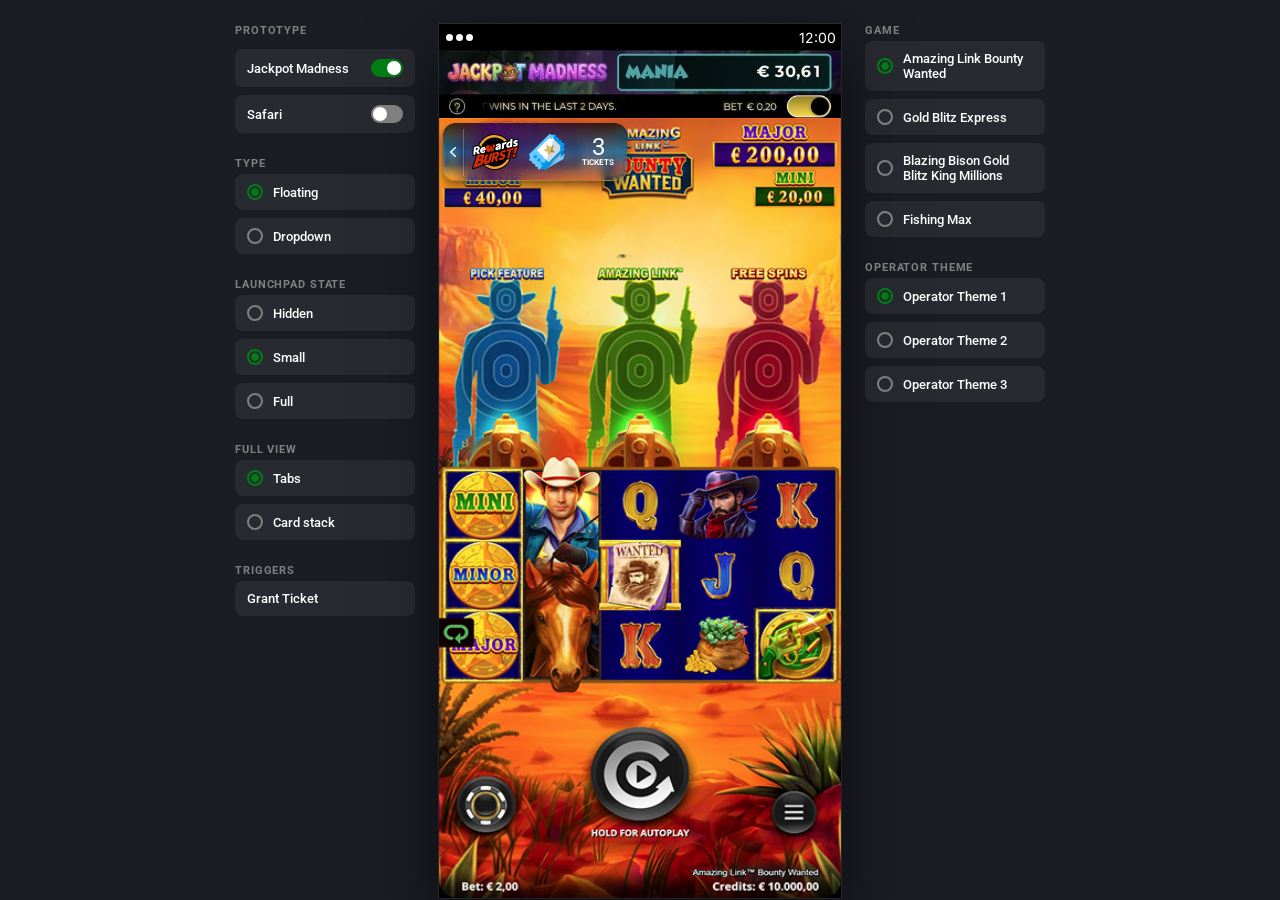
==== commit 60235c3a: "Add "Card stack" full view (Figma launchpad state3 - alt01) New "Full view" prototype option (?s3=de" ====
--- a/index.html
+++ b/index.html
@@ -486,6 +486,9 @@
           </div>
         </div>
 
+        <!-- Card stack view only: one dot per card, the top card's dot stretched (Figma 7199:13034) -->
+        <div class="deck-dots" aria-hidden="true" data-node-id="7199:13034"></div>
+
         <nav class="tabbar" aria-label="Launchpad" data-node-id="5908:196085">
           <!-- Selected tab's docked shape (not in Figma; from a reference image): drawn here, centred under
                the card, so it can flare into the card's edge. Fixed 104×84 geometry — see css/lobby.css .tab-dock -->
@@ -575,6 +578,12 @@
     </fieldset>
 
     <fieldset class="proto-radios">
+      <legend class="proto-controls__label">Full view</legend>
+      <label class="proto-radio"><input type="radio" name="s3-view" value="tabs" checked> Tabs</label>
+      <label class="proto-radio"><input type="radio" name="s3-view" value="deck"> Card stack</label>
+    </fieldset>
+
+    <fieldset class="proto-radios">
       <legend class="proto-controls__label">Triggers</legend>
       <button class="proto-toggle proto-action" type="button" id="trigger-ticket" data-closes-menu>Grant Ticket</button>
     </fieldset>
--- a/css/lobby.css
+++ b/css/lobby.css
@@ -1998,6 +1998,90 @@
   scroll-snap-align: center;
   scroll-snap-stop: always;   /* one card per swipe */
 }
+
+/* ---------- Full view "Card stack" (Figma "launchpad state3 - alt01" 7197:5672, data-s3="deck") ----------
+   No tab bar; the overlay fills the game area (12px above and below the content). The top card is
+   370px wide; the next two peek out to its right, each 10px further over and shorter (inset 12 / 36px
+   top and bottom), covered in black. The rest wait hidden at the back. js/lobby.js tabCards sets
+   data-stack (0 = top) and handles the swipe. Every card keeps the full height; the shorter cards
+   behind are a vertical scale (--sy1 / --sy2, set by js from the list height), so a card's content is
+   never re-laid out when it moves up — it just scales into place. Figma shows two cards behind; a third wouldn't fit the
+   402px width at the same 10px step. */
+.screen[data-s3="deck"] .tabbar { display: none; }
+.screen[data-s3="deck"][data-lp-state="3"] .overlay { height: 100%; }
+.screen[data-s3="deck"] .overlay__s3 {
+  height: 100cqh;
+  gap: 8px;
+  padding: 12px 0;
+}
+.screen[data-s3="deck"] .promo-list {
+  position: relative;
+  display: block;
+  padding: 0;
+  overflow: hidden;
+  scroll-snap-type: none;
+  touch-action: pan-y;   /* horizontal drags are the deck swipe (js) */
+}
+.screen[data-s3="deck"] .promo-list > .promo-card {
+  --k: 2;
+  --sy: var(--sy2, 0.91);
+  position: absolute;
+  top: 0;
+  bottom: 0;
+  left: 8px;
+  width: 370px;
+  height: auto;
+  z-index: 1;
+  transform: translateX(calc(var(--k) * 10px)) scaleY(var(--sy));
+  transition: opacity 0.2s ease, transform 0.25s var(--acc-ease);
+}
+.screen[data-s3="deck"] .promo-card[data-stack="0"] { --k: 0; --sy: 1; z-index: 3; }
+.screen[data-s3="deck"] .promo-card[data-stack="1"] { --k: 1; --sy: var(--sy1, 0.97); z-index: 2; }
+.screen[data-s3="deck"] .promo-card[data-stack="hidden"] { z-index: 0; opacity: 0; visibility: hidden; }
+/* Black cover over the cards behind (no content shows, no blur needed under it); it fades out quickly
+   once a card reaches the top, so its content appears as it settles */
+.screen[data-s3="deck"] .promo-card::before {
+  content: "";
+  position: absolute;
+  inset: 0;
+  z-index: 4;
+  border-radius: inherit;
+  background: var(--black);
+  pointer-events: none;
+  transition: opacity 0.15s ease 0.12s;
+}
+.screen[data-s3="deck"] .promo-card[data-stack="0"]::before { opacity: 0; }
+/* …and while the top card is dragged, the card underneath uncovers in step with the drag (--cover set
+   by the js deck swipe: 1 = covered, 0 = at half the card width out). is-following turns transitions
+   off so the cards track the finger; on release they're back on for the spring-back / move-up. */
+.screen[data-s3="deck"] .promo-card.is-revealing::before { opacity: var(--cover, 1); transition: opacity 0.2s ease; }
+.screen[data-s3="deck"] .promo-card.is-following,
+.screen[data-s3="deck"] .promo-card.is-following::before { transition: none; }
+.screen[data-s3="deck"] .promo-card:not([data-stack="0"]) { -webkit-backdrop-filter: none; backdrop-filter: none; }
+.screen[data-s3="deck"] .promo-card::after { z-index: 5; }   /* gold stroke stays on top of the cover */
+.screen[data-s3="deck"] .promo-card.is-swiping { transition: none; user-select: none; }
+.screen[data-s3="deck"] .promo-card.is-flying { transition: transform 0.25s cubic-bezier(0.4, 0, 1, 1); }
+.screen[data-s3="deck"] .promo-card.no-anim,
+.screen[data-s3="deck"] .promo-card.no-anim::before { transition: none; }
+
+/* Dots under the deck: 8px, 10px apart; the top card's dot is a 61px pill */
+.deck-dots { display: none; }
+.screen[data-s3="deck"] .deck-dots {
+  flex: none;
+  display: flex;
+  justify-content: center;
+  align-items: center;
+  gap: 10px;
+  height: 8px;
+}
+.deck-dots i {
+  width: 8px;
+  height: 8px;
+  border-radius: 4px;
+  background: var(--neutral);
+  transition: width 0.25s cubic-bezier(0.2, 0.9, 0.3, 1);
+}
+.deck-dots i.is-active { width: 61px; }
 .tab__dot {
   transition: translate 0.15s ease;
   position: absolute;
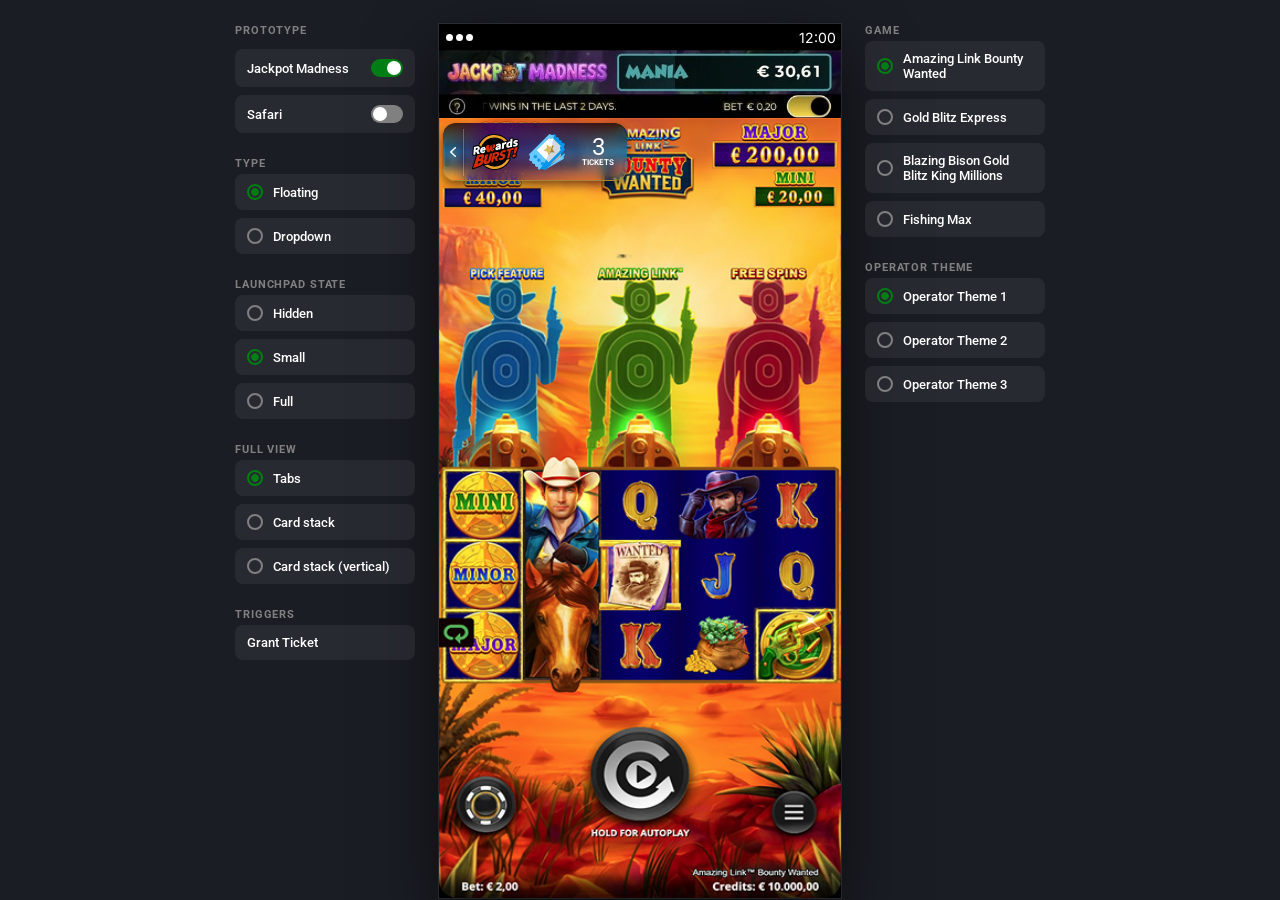
==== commit 6b63c6ee: "Card stack: swipe right reverses, add vertical layout (alt01.1) - Swiping right is now the exact rev" ====
--- a/index.html
+++ b/index.html
@@ -581,6 +581,7 @@
       <legend class="proto-controls__label">Full view</legend>
       <label class="proto-radio"><input type="radio" name="s3-view" value="tabs" checked> Tabs</label>
       <label class="proto-radio"><input type="radio" name="s3-view" value="deck"> Card stack</label>
+      <label class="proto-radio"><input type="radio" name="s3-view" value="deck-v"> Card stack (vertical)</label>
     </fieldset>
 
     <fieldset class="proto-radios">
--- a/css/lobby.css
+++ b/css/lobby.css
@@ -2038,6 +2038,17 @@
 .screen[data-s3="deck"] .promo-card[data-stack="0"] { --k: 0; --sy: 1; z-index: 3; }
 .screen[data-s3="deck"] .promo-card[data-stack="1"] { --k: 1; --sy: var(--sy1, 0.97); z-index: 2; }
 .screen[data-s3="deck"] .promo-card[data-stack="hidden"] { z-index: 0; opacity: 0; visibility: hidden; }
+/* Vertical variant (Figma "launchpad state3 - alt01.1" 7209:60342, data-deck-dir="v"): the cards behind
+   peek out below instead of to the right — each 10.67px lower and narrower (inset 12 / 36px each side,
+   as a horizontal scale). The top card is the full 386px width and 21.33px shorter than the list. */
+.screen[data-s3="deck"][data-deck-dir="v"] .promo-list > .promo-card {
+  --sx: calc(314 / 386);
+  bottom: 21.333px;
+  width: 386px;
+  transform: translateY(calc(var(--k) * 10.667px)) scaleX(var(--sx));
+}
+.screen[data-s3="deck"][data-deck-dir="v"] .promo-card[data-stack="0"] { --sx: 1; }
+.screen[data-s3="deck"][data-deck-dir="v"] .promo-card[data-stack="1"] { --sx: calc(362 / 386); }
 /* Black cover over the cards behind (no content shows, no blur needed under it); it fades out quickly
    once a card reaches the top, so its content appears as it settles */
 .screen[data-s3="deck"] .promo-card::before {
@@ -2057,10 +2068,14 @@
 .screen[data-s3="deck"] .promo-card.is-revealing::before { opacity: var(--cover, 1); transition: opacity 0.2s ease; }
 .screen[data-s3="deck"] .promo-card.is-following,
 .screen[data-s3="deck"] .promo-card.is-following::before { transition: none; }
-.screen[data-s3="deck"] .promo-card:not([data-stack="0"]) { -webkit-backdrop-filter: none; backdrop-filter: none; }
+.screen[data-s3="deck"] .promo-card:not([data-stack="0"]):not(.is-incoming) { -webkit-backdrop-filter: none; backdrop-filter: none; }
+/* Swipe right: the previous top card comes back from the back of the deck, uncovered, above the rest */
+.screen[data-s3="deck"] .promo-card.is-incoming { z-index: 4; opacity: 1; visibility: visible; }
+.screen[data-s3="deck"] .promo-card.is-incoming::before { opacity: 0; }
 .screen[data-s3="deck"] .promo-card::after { z-index: 5; }   /* gold stroke stays on top of the cover */
 .screen[data-s3="deck"] .promo-card.is-swiping { transition: none; user-select: none; }
 .screen[data-s3="deck"] .promo-card.is-flying { transition: transform 0.25s cubic-bezier(0.4, 0, 1, 1); }
+.screen[data-s3="deck"] .promo-card.is-incoming.is-flying { transition: transform 0.25s cubic-bezier(0, 0, 0.2, 1); }   /* lands, easing out */
 .screen[data-s3="deck"] .promo-card.no-anim,
 .screen[data-s3="deck"] .promo-card.no-anim::before { transition: none; }
 
